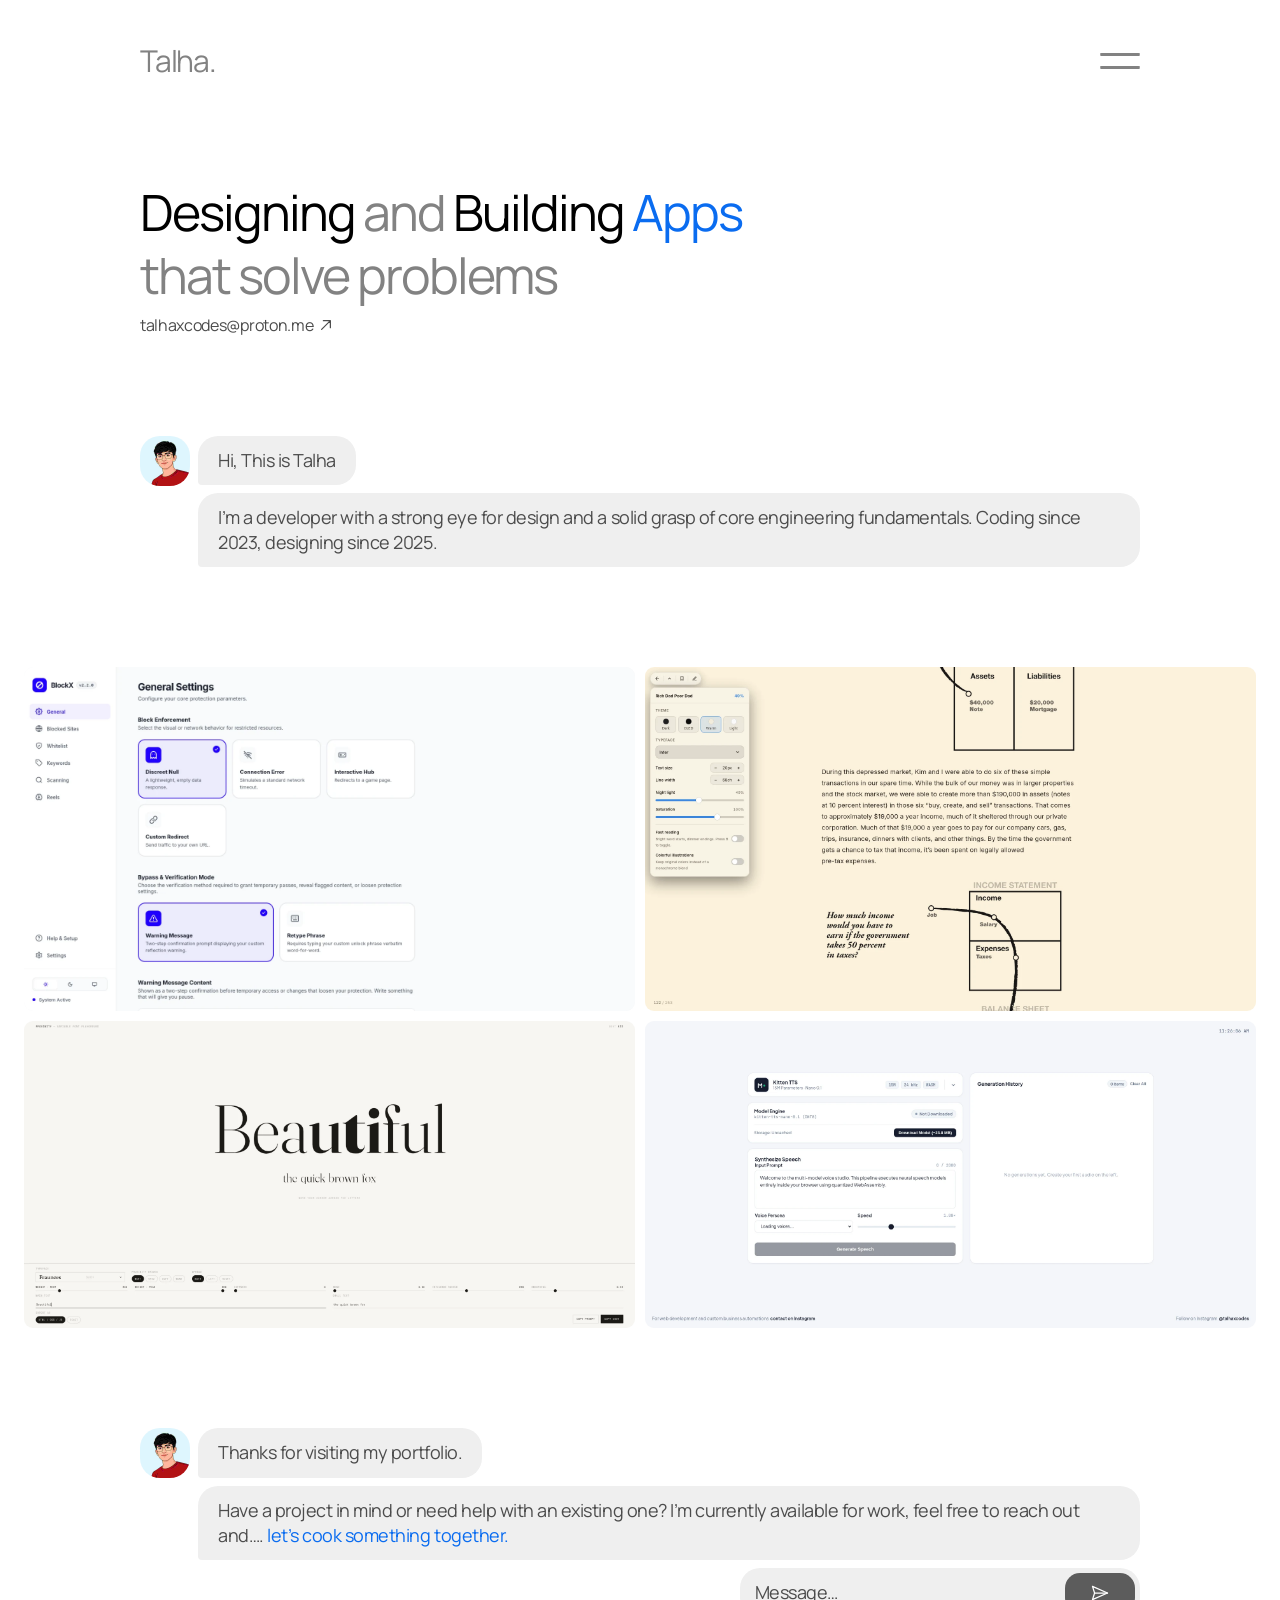
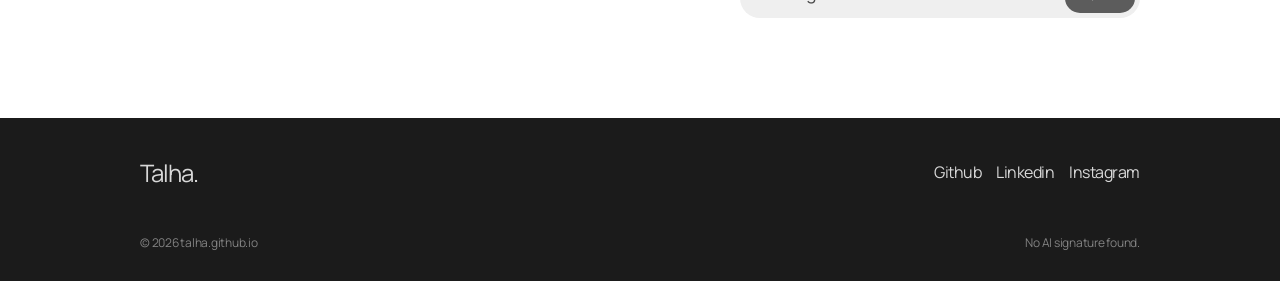
==== index.html @ 85e6ce12 "changed images to webp from png" ====
<!DOCTYPE html>
<html lang="en">

<head>
    <meta charset="utf-8">
    <meta name="viewport" content="width=device-width, initial-scale=1">
    <meta name="description" content="Talha — designing and building apps that solve problems.">
    <title>Talha.</title>
    <link rel="preconnect" href="https://fonts.googleapis.com">
    <link rel="preconnect" href="https://fonts.gstatic.com" crossorigin>
    <link href="https://fonts.googleapis.com/css2?family=Manrope:wght@300;400&display=swap" rel="stylesheet">
    <style>
        :root {
            --gap: clamp(56px, 8vw, 100px);
            --gray: #828282;
            --text: #4c4c4c;
            --bubble: #efefef;
            --blue: #0a6cf0;
            --btn: #5c5c5c;
        }

        *,
        *::before,
        *::after {
            box-sizing: border-box
        }

        html {
            -webkit-text-size-adjust: 100%
        }

        body {
            margin: 0;
            background: #fff;
            color: #000;
            font-family: 'Manrope', system-ui, -apple-system, 'Segoe UI', Roboto, sans-serif;
            font-weight: 400;
            letter-spacing: -.03em;
            line-height: 1.3;
        }

        a {
            color: inherit;
            text-decoration: none
        }

        img {
            display: block;
            max-width: 100%
        }

        .wrap {
            width: 100%;
            max-width: 1048px;
            margin: 0 auto;
            padding: 0 24px
        }

        /* Header */
        header {
            position: relative;
            z-index: 20
        }

        .nav {
            display: flex;
            align-items: center;
            justify-content: space-between;
            padding-top: 40px;
            min-height: 81px
        }

        .logo {
            font-size: 30px;
            line-height: 41px;
            color: var(--gray);
            letter-spacing: -.04em
        }

        .nav-right {
            display: flex;
            align-items: center;
            gap: clamp(32px, 7vw, 85px)
        }

        .burger {
            position: relative;
            width: 40px;
            height: 28px;
            border: 0;
            background: none;
            padding: 0;
            cursor: pointer;
            color: var(--gray);
            -webkit-tap-highlight-color: transparent;
            touch-action: manipulation;
        }

        .burger span {
            position: absolute;
            left: 0;
            top: 12.5px;
            width: 40px;
            height: 3px;
            border-radius: 3px;
            background: currentColor;
            will-change: transform;
            transition: transform .35s cubic-bezier(.4, 0, .2, 1);
        }

        .burger span:nth-child(1) {
            transform: translate3d(0, -6.5px, 0) rotate(0deg)
        }

        .burger span:nth-child(2) {
            transform: translate3d(0, 6.5px, 0) rotate(0deg)
        }

        .burger[aria-expanded="true"] span:nth-child(1) {
            transform: translate3d(0, 0, 0) rotate(22deg)
        }

        .burger[aria-expanded="true"] span:nth-child(2) {
            transform: translate3d(0, 0, 0) rotate(-22deg)
        }

        :focus-visible {
            outline: 2px solid var(--blue);
            outline-offset: 3px
        }

        .menu {
            display: flex;
            align-items: center;
            gap: 44px
        }

        .menu a {
            font-size: 20px;
            color: var(--gray);
            letter-spacing: -.03em;
            opacity: 0;
            visibility: hidden;
            transform: translate3d(14px, 0, 0);
            will-change: opacity, transform;
            transition: opacity .25s ease, transform .35s cubic-bezier(.4, 0, .2, 1), visibility 0s linear .35s;
        }

        .menu.open a {
            opacity: 1;
            visibility: visible;
            transform: none;
            transition: opacity .3s ease var(--d), transform .4s cubic-bezier(.4, 0, .2, 1) var(--d), visibility 0s
        }

        .menu a:nth-child(3) {
            --d: 0s
        }

        .menu a:nth-child(2) {
            --d: .05s
        }

        .menu a:nth-child(1) {
            --d: .1s
        }

        .menu a:hover {
            color: #000
        }

        /* Hero */
        .hero {
            margin-top: var(--gap)
        }

        .hero h1 {
            margin: 0;
            font-weight: normal;
            font-size: clamp(31px, 5vw, 50px);
            line-height: 1.26;
            letter-spacing: -2px
        }

        .hero h1 .g {
            color: var(--gray)
        }

        .hero h1 .b {
            color: var(--blue)
        }

        .mail {
            display: inline-flex;
            align-items: center;
            gap: 6px;
            margin-top: 8px;
            font-size: 16px;
            color: var(--text);
            letter-spacing: -.02em
        }

        .mail svg {
            width: 14px;
            height: 14px
        }

        /* Chat */
        .chat {
            display: grid;
            grid-template-columns: 50px minmax(0, 1fr);
            gap: 8px;
            align-items: start
        }

        .avatar {
            width: 50px;
            height: 50px;
            border-radius: 20px;
            background: #dff6ff;
            overflow: hidden
        }

        .avatar img {
            width: 100%;
            height: 100%;
            object-fit: cover
        }

        .msgs {
            display: flex;
            flex-direction: column;
            align-items: flex-start;
            gap: 8px;
            min-width: 0
        }

        .bubble {
            margin: 0;
            padding: 12px 20px;
            background: var(--bubble);
            color: var(--text);
            font-size: 18px;
            line-height: 1.4;
            border-radius: 20px 20px 20px 4px;
        }

        .bubble.wide {
            align-self: stretch
        }

        .bubble a {
            color: var(--blue)
        }

        .intro {
            margin-top: var(--gap)
        }

        /* Work images */
        .shots {
            width: 100%;
            max-width: 1658px;
            margin: var(--gap) auto 0;
            padding: 0 24px;
            display: grid;
            grid-template-columns: repeat(2, minmax(0, 1fr));
            gap: 10px;
        }

        .shots img {
            width: 100%;
            height: auto;
            border-radius: 9px;
            background: #f9fafb
        }

        /* Outro */
        .outro {
            margin-top: var(--gap)
        }

        .composer {
            align-self: flex-end;
            width: min(100%, 400px);
            height: 50px;
            display: flex;
            align-items: center;
            background: var(--bubble);
            border-radius: 20px;
            padding: 5px 5px 5px 15px;
        }

        .composer input {
            flex: 1;
            min-width: 0;
            border: 0;
            background: none;
            font: inherit;
            font-size: 18px;
            letter-spacing: -.03em;
            color: var(--text);
            cursor: pointer;
            padding: 8px 0;
            border-radius: 8px;
            outline: none;
        }

        .composer input::placeholder {
            color: var(--text);
            opacity: 1
        }

        .send {
            flex: none;
            width: 70px;
            height: 40px;
            border: 0;
            border-radius: 15px;
            background: var(--btn);
            color: #fff;
            display: grid;
            place-items: center;
            cursor: pointer;
        }

        .send svg {
            width: 20px;
            height: 20px
        }

        /* Footer */
        footer {
            margin-top: var(--gap);
            background: #1b1b1b;
            color: #d8d8d8
        }

        .foot {
            padding-top: 34px;
            padding-bottom: 30px;
            display: grid;
            gap: 42px
        }

        .foot-row {
            display: flex;
            align-items: center;
            justify-content: space-between;
            gap: 16px;
            flex-wrap: wrap
        }

        .foot .logo {
            color: #d8d8d8;
            font-size: 24px
        }

        .foot nav {
            display: flex;
            gap: 15px;
            font-size: 16px;
            font-weight: 400
        }

        .foot nav a:hover {
            opacity: .7
        }

        .foot small {
            font-size: 12px;
            color: var(--gray);
            font-weight: 400;
            letter-spacing: -.02em
        }

        /* Modal */
        .overlay {
            position: fixed;
            inset: 0;
            z-index: 50;
            display: grid;
            place-items: center;
            padding: 20px;
            background: rgba(20, 20, 20, .25);
            -webkit-backdrop-filter: blur(0);
            backdrop-filter: blur(0);
            opacity: 0;
            visibility: hidden;
            transition: opacity .35s, backdrop-filter .35s, -webkit-backdrop-filter .35s, visibility .35s;
        }

        .overlay.open {
            opacity: 1;
            visibility: visible;
            -webkit-backdrop-filter: blur(12px);
            backdrop-filter: blur(12px)
        }

        .modal {
            width: 100%;
            max-width: 440px;
            max-height: 100%;
            overflow: auto;
            background: #fff;
            border-radius: 26px;
            padding: 28px;
            box-shadow: 0 30px 80px rgba(0, 0, 0, .16);
            transform: translateY(14px) scale(.98);
            transition: transform .35s cubic-bezier(.2, .8, .2, 1);
        }

        .overlay.open .modal {
            transform: none
        }

        .modal-head {
            display: flex;
            justify-content: space-between;
            align-items: center;
            margin-bottom: 18px
        }

        .modal h2 {
            margin: 0;
            font-size: 26px;
            font-weight: 400;
            letter-spacing: -.04em
        }

        .close {
            width: 36px;
            height: 36px;
            border: 0;
            border-radius: 50%;
            background: var(--bubble);
            color: var(--text);
            font: inherit;
            font-size: 20px;
            line-height: 1;
            cursor: pointer
        }

        .modal form {
            display: grid;
            gap: 10px
        }

        .modal input,
        .modal textarea {
            width: 100%;
            border: 1px solid transparent;
            background: var(--bubble);
            color: #000;
            border-radius: 16px;
            padding: 14px 18px;
            font: inherit;
            font-size: 18px;
            letter-spacing: -.02em;
            resize: none;
        }

        .modal input::placeholder,
        .modal textarea::placeholder {
            color: #8c8c8c
        }

        .modal input:focus,
        .modal textarea:focus {
            outline: none;
            border-color: var(--blue)
        }

        .submit {
            margin-top: 6px;
            border: 0;
            border-radius: 15px;
            background: var(--btn);
            color: #fff;
            font: inherit;
            font-size: 18px;
            letter-spacing: -.02em;
            padding: 14px 20px;
            cursor: pointer
        }

        /* Responsive */
        .br-d {
            display: inline
        }

        @media (max-width:760px) {
            .br-d {
                display: none
            }

            .wrap {
                padding: 18px 18px 5px
            }

            .shots {
                grid-template-columns: 1fr;
                padding: 0 18px
            }

            .nav {
                padding-top: 24px;
                min-height: 60px
            }

            .logo {
                font-size: 20px;
                line-height: 32px
            }

            .burger {
                width: 28px;
                height: 20px
            }

            .burger span {
                width: 28px;
                height: 2px;
                top: 9px
            }

            .burger span:nth-child(1) {
                transform: translate3d(0, -4.5px, 0) rotate(0deg)
            }

            .burger span:nth-child(2) {
                transform: translate3d(0, 4.5px, 0) rotate(0deg)
            }

            .menu {
                position: absolute;
                left: 18px;
                right: 18px;
                top: calc(100% + 2px);
                justify-content: space-between;
                background: var(--bubble);
                border-radius: 20px;
                padding: 14px 24px;
                opacity: 0;
                visibility: hidden;
                transform: translate3d(0, -8px, 0);
                transition: opacity .25s ease, transform .35s cubic-bezier(.4, 0, .2, 1), visibility 0s linear .35s;
            }

            .menu.open {
                opacity: 1;
                visibility: visible;
                transform: none;
                transition: opacity .3s ease, transform .35s cubic-bezier(.4, 0, .2, 1), visibility 0s
            }

            .menu a,
            .menu.open a {
                opacity: 1;
                visibility: visible;
                transform: none;
                transition: none;
                font-size: 16px
            }

            .chat {
                grid-template-columns: 40px minmax(0, 1fr);
                gap: 8px
            }

            .avatar {
                width: 40px;
                height: 40px;
                border-radius: 16px
            }

            .bubble {
                font-size: 16px;
                padding: 10px 16px;
                border-radius: 18px 18px 18px 4px
            }

            .composer {
                width: 100%
            }

            .foot .logo {
                font-size: 20px
            }

            .foot nav {
                font-size: 14px;
                gap: 12px
            }

            .foot small {
                font-size: 11px
            }
        }

        @media (prefers-reduced-motion:reduce) {
            * {
                transition: none !important
            }
        }
    </style>
</head>

<body>

    <header>
        <div class="wrap nav">
            <a class="logo" href="#top">Talha.</a>
            <div class="nav-right">
                <nav class="menu" id="menu" aria-label="Main">
                    <a href="#">About</a>
                    <a href="#">Work</a>
                    <a href="#">Contact</a>
                </nav>
                <button class="burger" id="burger" aria-label="Menu" aria-expanded="false"
                    aria-controls="menu"><span></span><span></span></button>
            </div>
        </div>
    </header>

    <main id="top">
        <section class="wrap hero">
            <h1>Designing <span class="g">and</span> Building <span class="b">Apps</span><br class="br-d"> <span
                    class="g">that solve problems</span></h1>
            <a class="mail" href="mailto:talhaxcodes@proton.me">talhaxcodes@proton.me
                <svg viewBox="0 0 16 16" fill="none" stroke="currentColor" stroke-width="1.4" stroke-linecap="round"
                    stroke-linejoin="round" aria-hidden="true">
                    <path d="M3 13L13 3M5 3h8v8" />
                </svg>
            </a>
        </section>

        <section class="wrap intro">
            <div class="chat">
                <div class="avatar"><img src="images/avatar.webp" alt="Talha" width="100" height="100"></div>
                <div class="msgs">
                    <p class="bubble">Hi, This is Talha</p>
                    <p class="bubble wide">I’m a developer with a strong eye for design and a solid grasp of core
                        engineering fundamentals. Coding since 2023, designing since 2025.</p>
                </div>
            </div>
        </section>

        <section class="shots" aria-label="Selected work">
            <img src="images/1.webp" alt="BlockX settings screen" width="1600" height="900" loading="lazy">
            <img src="images/2.webp" alt="Warm reading mode with typography settings" width="1600" height="900"
                loading="lazy">
            <img src="images/3.webp" alt="Variable font playground" width="1600" height="804" loading="lazy">
            <img src="images/4.webp" alt="Kitten TTS voice studio" width="1600" height="804" loading="lazy">
        </section>

        <section class="wrap outro">
            <div class="chat">
                <div class="avatar"><img src="images/avatar.webp" alt="Talha" width="100" height="100" loading="lazy">
                </div>
                <div class="msgs">
                    <p class="bubble">Thanks for visiting my portfolio.</p>
                    <p class="bubble wide">Have a project in mind or need help with an existing one? I’m currently
                        available for work, feel free to reach out and…. <a href="mailto:talhaxcodes@proton.me">let’s
                            cook something together.</a></p>
                    <div class="composer">
                        <input type="text" id="trigger" placeholder="Message…" readonly aria-haspopup="dialog"
                            aria-label="Open message form">
                        <button class="send" id="sendBtn" type="button" aria-label="Write a message">
                            <svg viewBox="0 0 24 24" fill="none" stroke="currentColor" stroke-width="1.5"
                                stroke-linejoin="round" stroke-linecap="round" aria-hidden="true">
                                <path d="M3 4l18 8-18 8 2.5-8L3 4z" />
                                <path d="M5.5 12H21" />
                            </svg>
                        </button>
                    </div>
                </div>
            </div>
        </section>
    </main>

    <footer>
        <div class="wrap foot">
            <div class="foot-row">
                <span class="logo">Talha.</span>
                <nav aria-label="Social"><a href="#">Github</a><a href="#">Linkedin</a><a href="#">Instagram</a></nav>
            </div>
            <div class="foot-row">
                <small>© 2026 talha.github.io</small>
                <small>No AI signature found.</small>
            </div>
        </div>
    </footer>

    <div class="overlay" id="overlay" aria-hidden="true">
        <div class="modal" role="dialog" aria-modal="true" aria-labelledby="mTitle">
            <div class="modal-head">
                <h2 id="mTitle">Say hello</h2>
                <button class="close" id="close" type="button" aria-label="Close">×</button>
            </div>
            <form id="form">
                <input type="text" name="name" placeholder="What’s your name?" required autocomplete="name">
                <input type="email" name="email" placeholder="What’s your email?" required autocomplete="email">
                <textarea name="message" rows="5" placeholder="Your message" required></textarea>
                <button class="submit" type="submit">Send message</button>
            </form>
        </div>
    </div>

    <script>
        (function () {
            var burger = document.getElementById('burger'), menu = document.getElementById('menu');
            burger.addEventListener('click', function () {
                var open = burger.getAttribute('aria-expanded') !== 'true';
                burger.setAttribute('aria-expanded', open);
                menu.classList.toggle('open', open);
            });
            menu.addEventListener('click', function (e) { if (e.target.tagName === 'A') e.preventDefault(); });

            var overlay = document.getElementById('overlay'), form = document.getElementById('form'), trigger = document.getElementById('trigger');
            function openModal() {
                overlay.classList.add('open'); overlay.setAttribute('aria-hidden', 'false');
                setTimeout(function () { form.elements.name.focus(); }, 200);
            }
            function closeModal() {
                overlay.classList.remove('open'); overlay.setAttribute('aria-hidden', 'true'); trigger.blur();
            }
            trigger.addEventListener('click', openModal);
            trigger.addEventListener('focus', openModal);
            document.getElementById('sendBtn').addEventListener('click', openModal);
            document.getElementById('close').addEventListener('click', closeModal);
            overlay.addEventListener('mousedown', function (e) { if (e.target === overlay) closeModal(); });
            document.addEventListener('keydown', function (e) { if (e.key === 'Escape') closeModal(); });

            form.addEventListener('submit', function (e) {
                e.preventDefault();
                var f = form.elements;
                var body = 'Hi, I’m ' + f.name.value + ' (' + f.email.value + ').\n\n' + f.message.value;
                window.location.href = 'mailto:talhaxcodes@proton.me?subject=' + encodeURIComponent('Message from ' + f.name.value) + '&body=' + encodeURIComponent(body);
                form.reset(); closeModal();
            });
        })();
    </script>
</body>

</html>
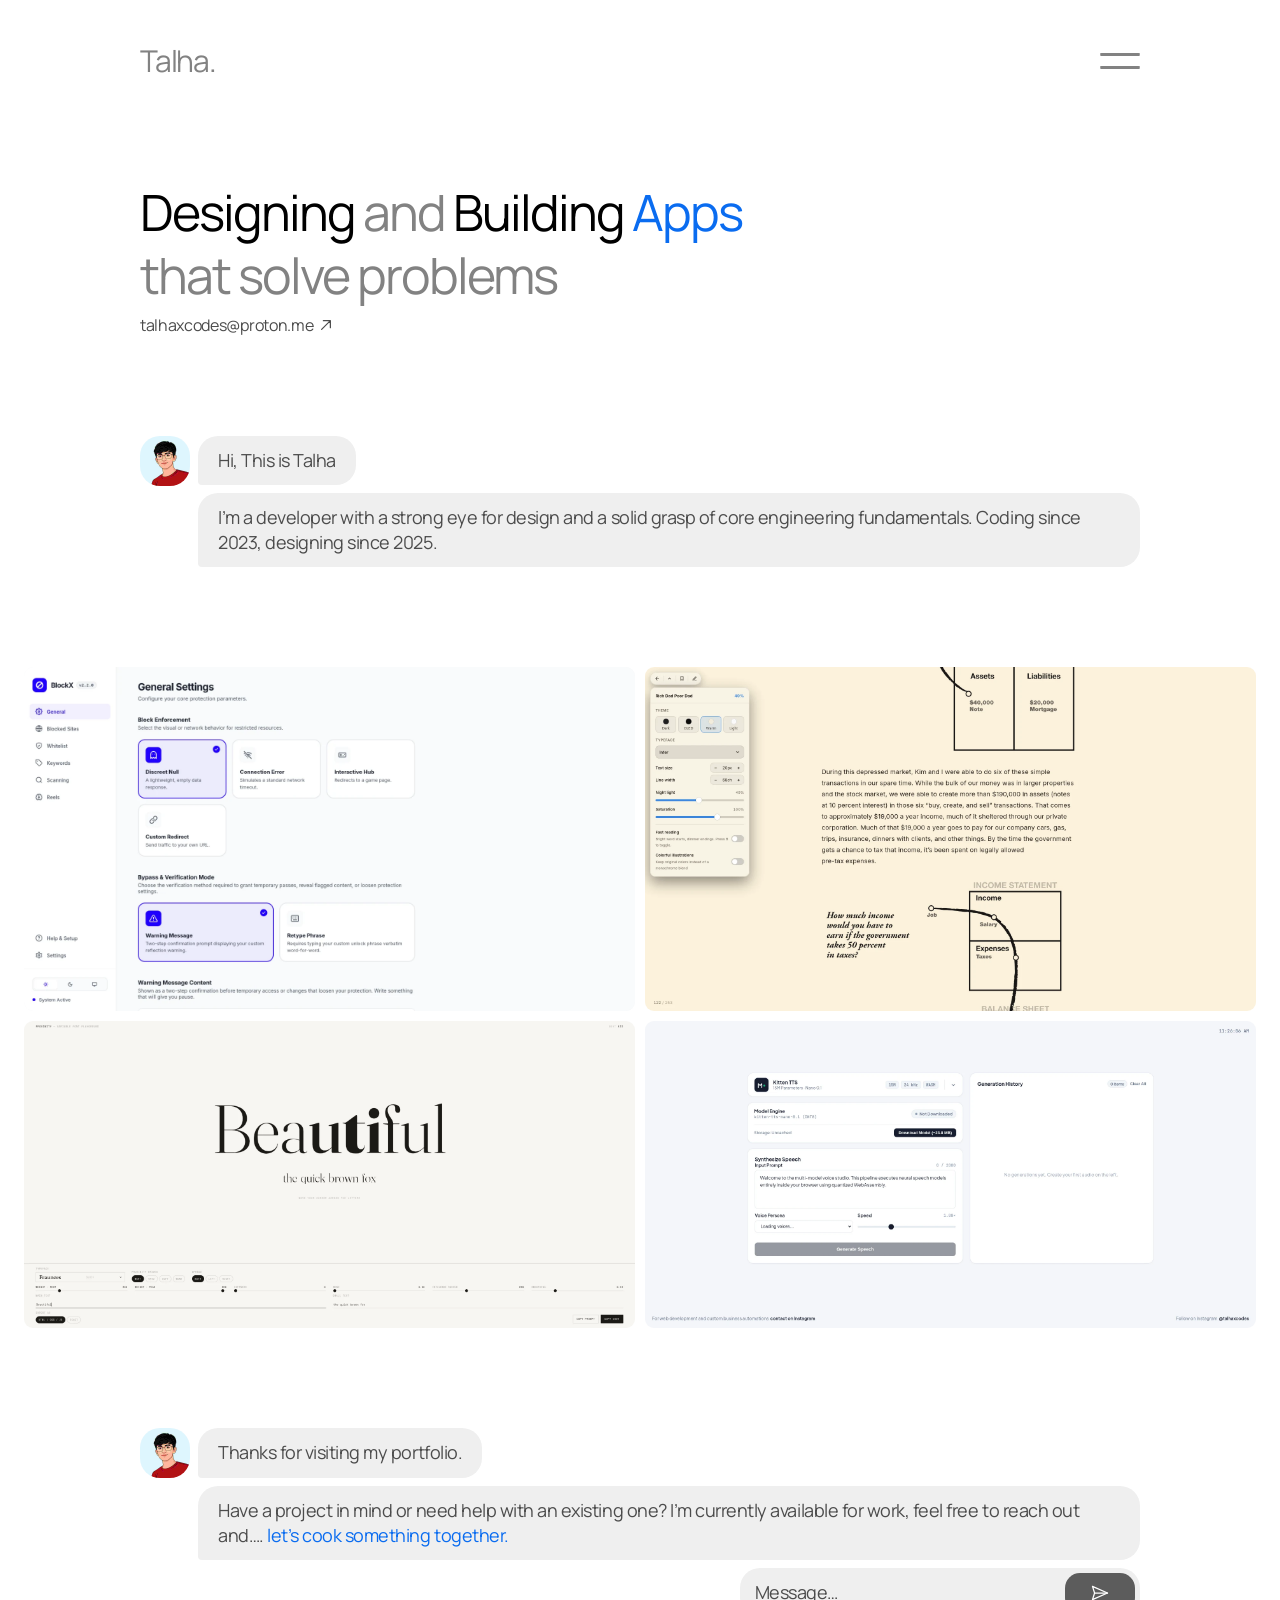
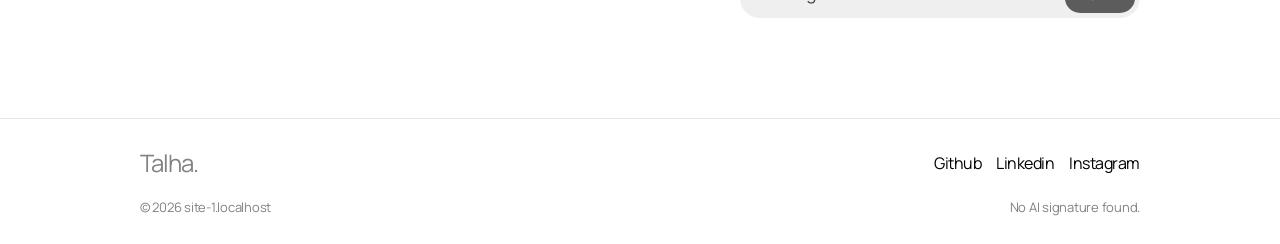
==== commit 9b68690f: "updated footer" ====
--- a/index.html
+++ b/index.html
@@ -332,45 +332,47 @@
         /* Footer */
         footer {
             margin-top: var(--gap);
-            background: #1b1b1b;
-            color: #d8d8d8
-        }
-
-        .foot {
-            padding-top: 34px;
-            padding-bottom: 30px;
-            display: grid;
-            gap: 42px
+            border-top: 1px solid #e6e6e6;
+            background: #fff
+        }
+
+        footer .wrap {
+            padding-top: 32px;
+            padding-bottom: 28px;
+            display: flex;
+            flex-direction: column;
+            gap: 24px
         }
 
         .foot-row {
             display: flex;
+            justify-content: space-between;
             align-items: center;
-            justify-content: space-between;
-            gap: 16px;
+            gap: 12px 24px;
             flex-wrap: wrap
         }
 
         .foot .logo {
-            color: #d8d8d8;
-            font-size: 24px
-        }
-
-        .foot nav {
+            font-size: 24px;
+            line-height: 1;
+            color: var(--gray);
+            letter-spacing: -.04em
+        }
+
+        .foot-links {
             display: flex;
             gap: 15px;
             font-size: 16px;
             font-weight: 400
         }
 
-        .foot nav a:hover {
+        .foot-links a:hover {
             opacity: .7
         }
 
         .foot small {
-            font-size: 12px;
+            font-size: 13px;
             color: var(--gray);
-            font-weight: 400;
             letter-spacing: -.02em
         }
 
@@ -584,17 +586,20 @@
                 width: 100%
             }
 
-            .foot .logo {
-                font-size: 20px
-            }
-
-            .foot nav {
-                font-size: 14px;
-                gap: 12px
-            }
-
-            .foot small {
-                font-size: 11px
+            footer .wrap {
+                padding-top: 28px;
+                padding-bottom: 24px;
+                gap: 20px
+            }
+
+            .foot-row {
+                flex-direction: column;
+                align-items: flex-start;
+                gap: 6px
+            }
+
+            .foot-row:first-child {
+                gap: 14px
             }
         }
 
@@ -679,14 +684,15 @@
         </section>
     </main>
 
-    <footer>
-        <div class="wrap foot">
+    <footer class="foot">
+        <div class="wrap">
             <div class="foot-row">
                 <span class="logo">Talha.</span>
-                <nav aria-label="Social"><a href="#">Github</a><a href="#">Linkedin</a><a href="#">Instagram</a></nav>
+                <nav class="foot-links" aria-label="Social"><a href="#">Github</a><a href="#">Linkedin</a><a
+                        href="#">Instagram</a></nav>
             </div>
             <div class="foot-row">
-                <small>© 2026 talha.github.io</small>
+                <small>© 2026 <span id="domain">talha.hs.vc</span></small>
                 <small>No AI signature found.</small>
             </div>
         </div>
@@ -739,6 +745,10 @@
                 window.location.href = 'mailto:talhaxcodes@proton.me?subject=' + encodeURIComponent('Message from ' + f.name.value) + '&body=' + encodeURIComponent(body);
                 form.reset(); closeModal();
             });
+
+            // Footer domain: use the real hostname; keep talha.hs.vc on localhost, IPs or file://
+            var dom = document.getElementById('domain'), host = location.hostname.replace(/^www\./, '');
+            if (dom && /^([a-z0-9-]+\.)+[a-z]{2,}$/i.test(host)) dom.textContent = host;
         })();
     </script>
 </body>
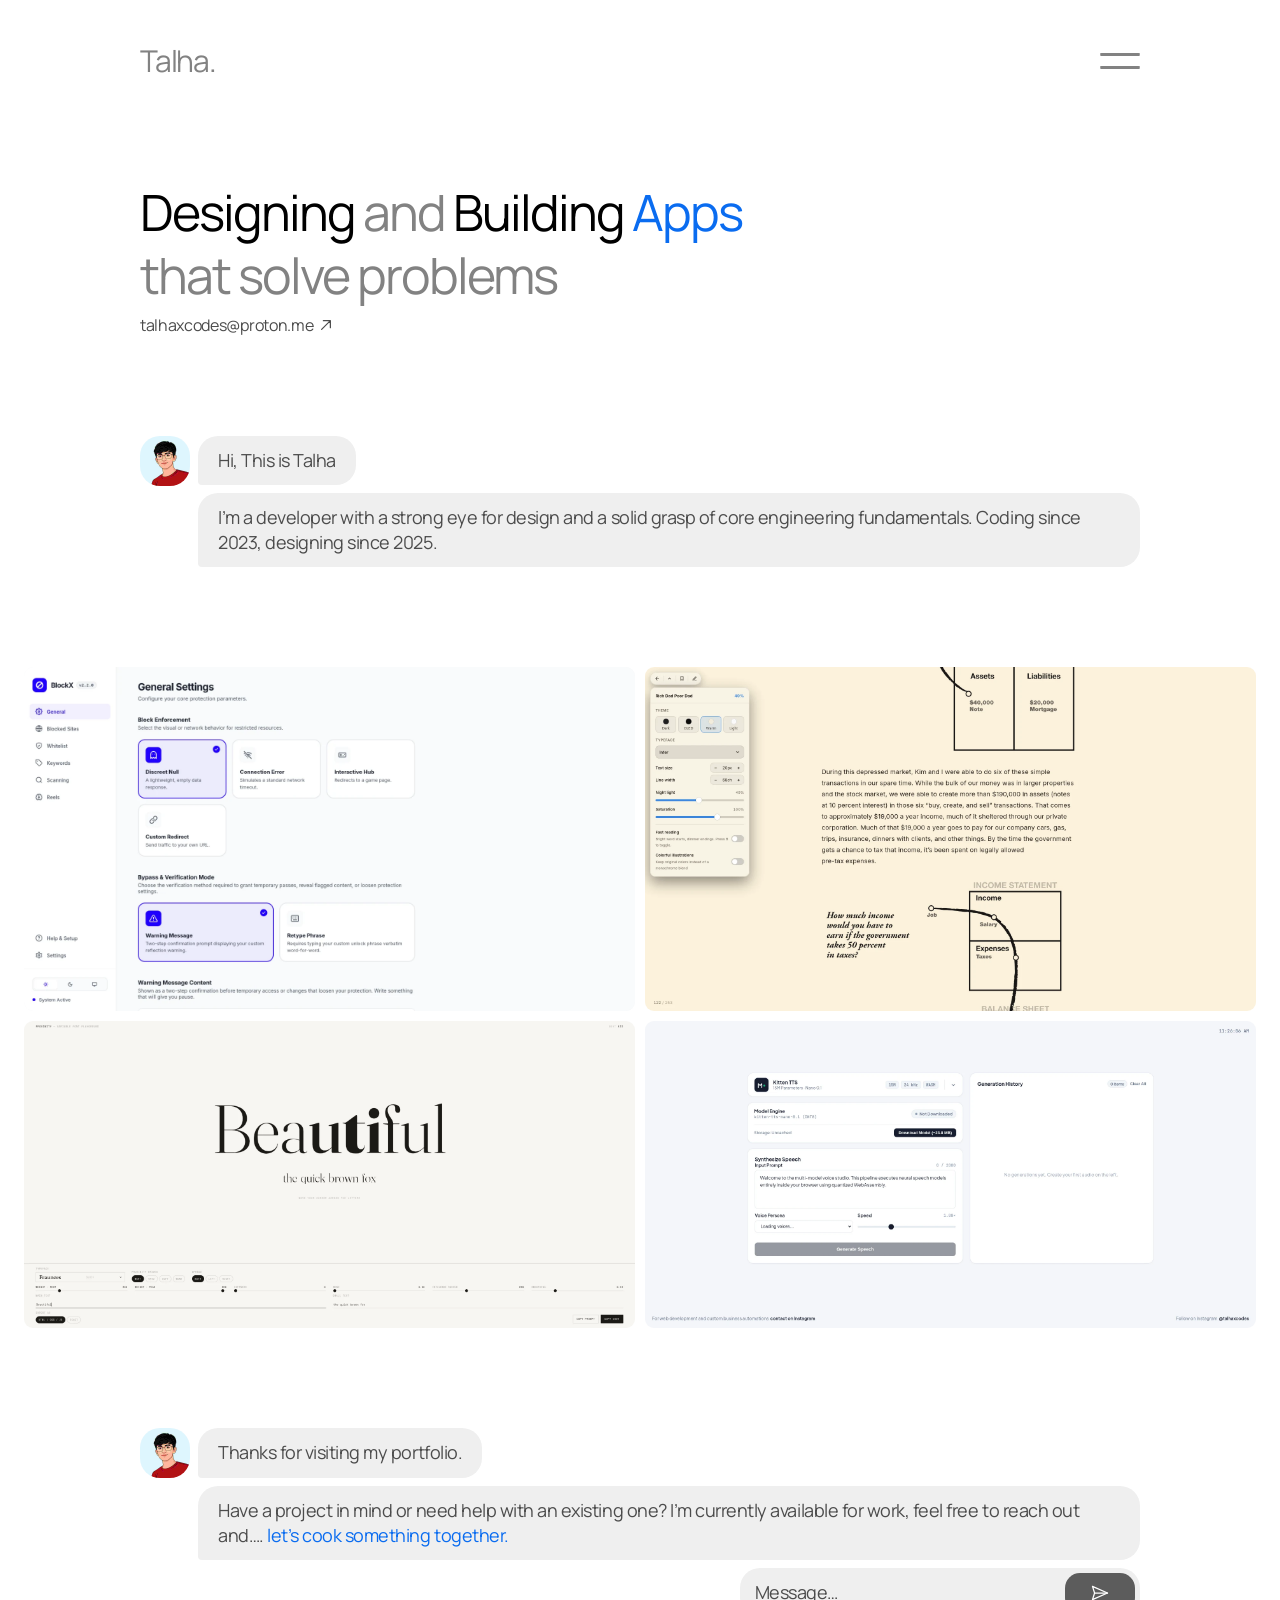
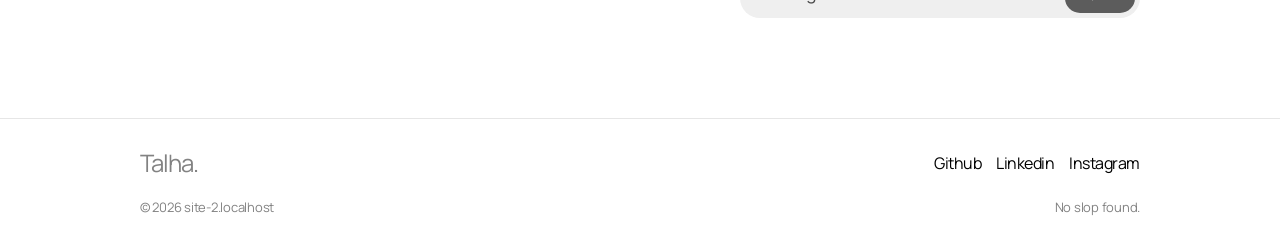
==== commit b2722431: "footer update" ====
--- a/index.html
+++ b/index.html
@@ -589,17 +589,28 @@
             footer .wrap {
                 padding-top: 28px;
                 padding-bottom: 24px;
-                gap: 20px
+                gap: 26px
             }
 
             .foot-row {
-                flex-direction: column;
-                align-items: flex-start;
-                gap: 6px
+                gap: 6px 12px
             }
 
             .foot-row:first-child {
-                gap: 14px
+                flex-wrap: nowrap
+            }
+
+            .foot .logo {
+                font-size: 20px
+            }
+
+            .foot-links {
+                font-size: 14px;
+                gap: 12px
+            }
+
+            .foot small {
+                font-size: 11px
             }
         }
 
@@ -693,7 +704,7 @@
             </div>
             <div class="foot-row">
                 <small>© 2026 <span id="domain">talha.hs.vc</span></small>
-                <small>No AI signature found.</small>
+                <small>No slop found.</small>
             </div>
         </div>
     </footer>
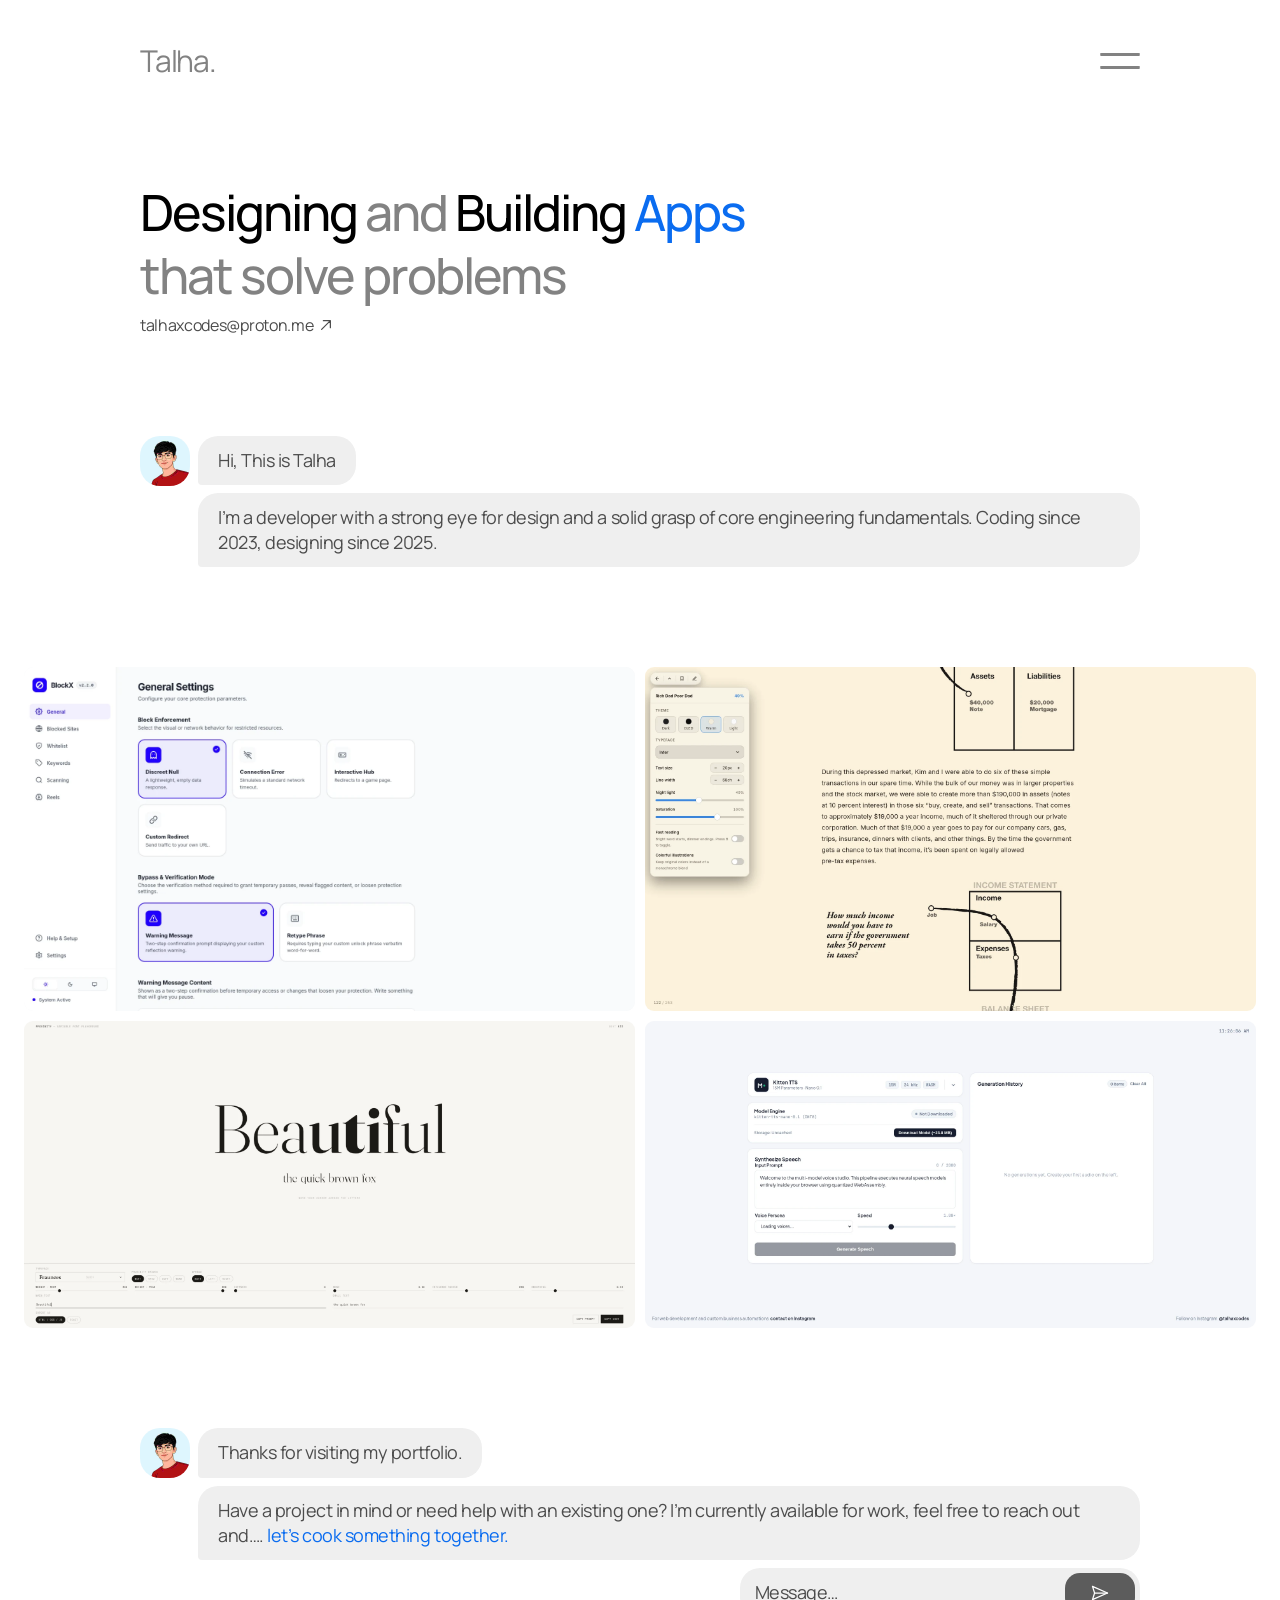
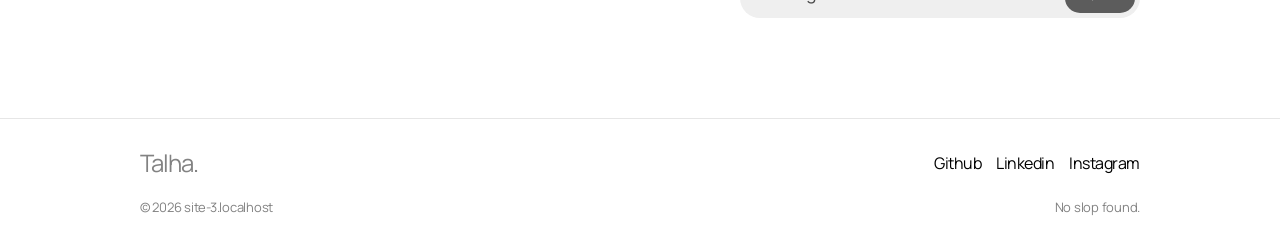
==== commit f76400ef: "small updates" ====
--- a/index.html
+++ b/index.html
@@ -8,7 +8,7 @@
     <title>Talha.</title>
     <link rel="preconnect" href="https://fonts.googleapis.com">
     <link rel="preconnect" href="https://fonts.gstatic.com" crossorigin>
-    <link href="https://fonts.googleapis.com/css2?family=Manrope:wght@300;400&display=swap" rel="stylesheet">
+    <link href="https://fonts.googleapis.com/css2?family=Manrope:wght@300;400;500&display=swap" rel="stylesheet">
     <style>
         :root {
             --gap: clamp(56px, 8vw, 100px);
@@ -176,7 +176,7 @@
 
         .hero h1 {
             margin: 0;
-            font-weight: normal;
+            font-weight: 500;
             font-size: clamp(31px, 5vw, 50px);
             line-height: 1.26;
             letter-spacing: -2px
@@ -492,6 +492,10 @@
         }
 
         @media (max-width:760px) {
+            .hero h1 {
+                letter-spacing: -1px
+            }
+
             .br-d {
                 display: none
             }
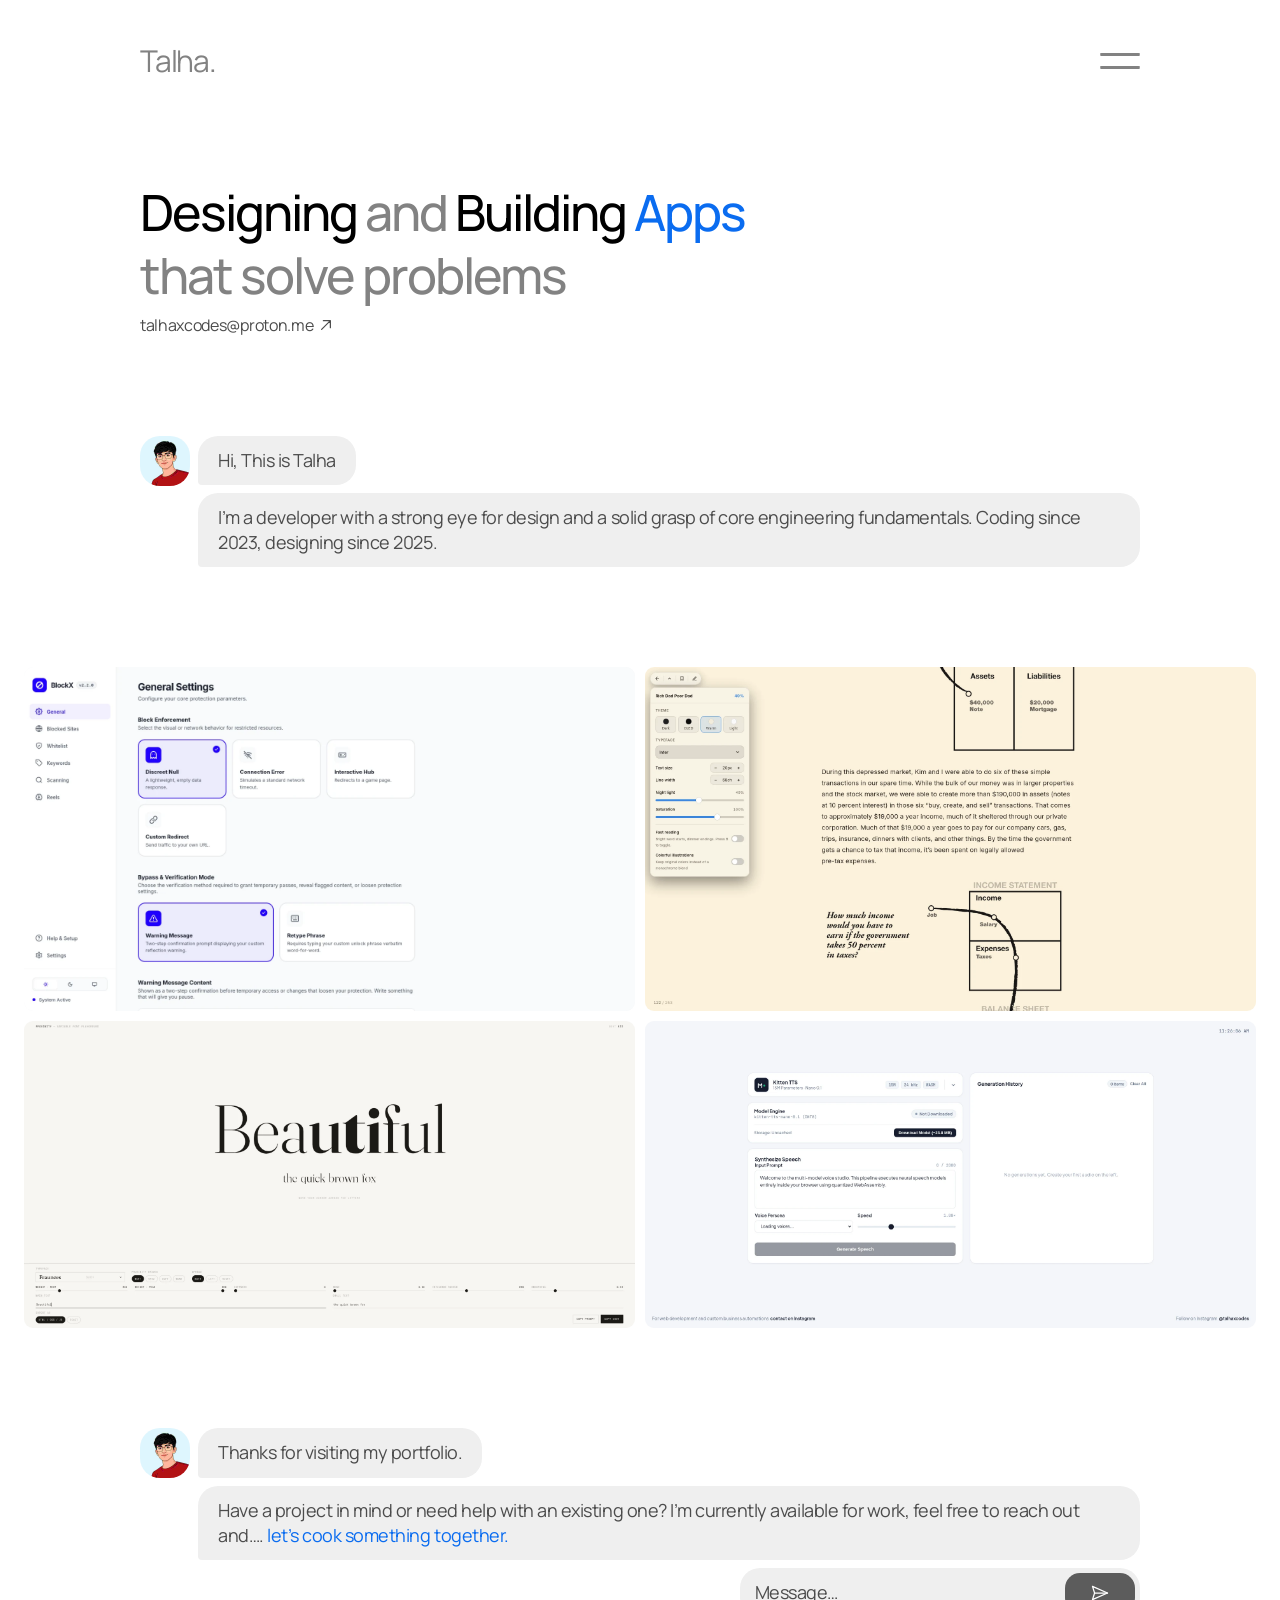
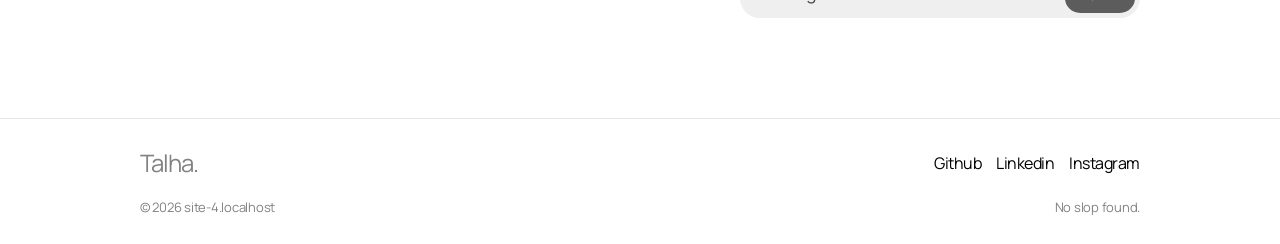
==== commit 4dd538e9: "size fix" ====
--- a/index.html
+++ b/index.html
@@ -177,7 +177,7 @@
         .hero h1 {
             margin: 0;
             font-weight: 500;
-            font-size: clamp(31px, 5vw, 50px);
+            font-size: clamp(30px, 5vw, 50px);
             line-height: 1.26;
             letter-spacing: -2px
         }
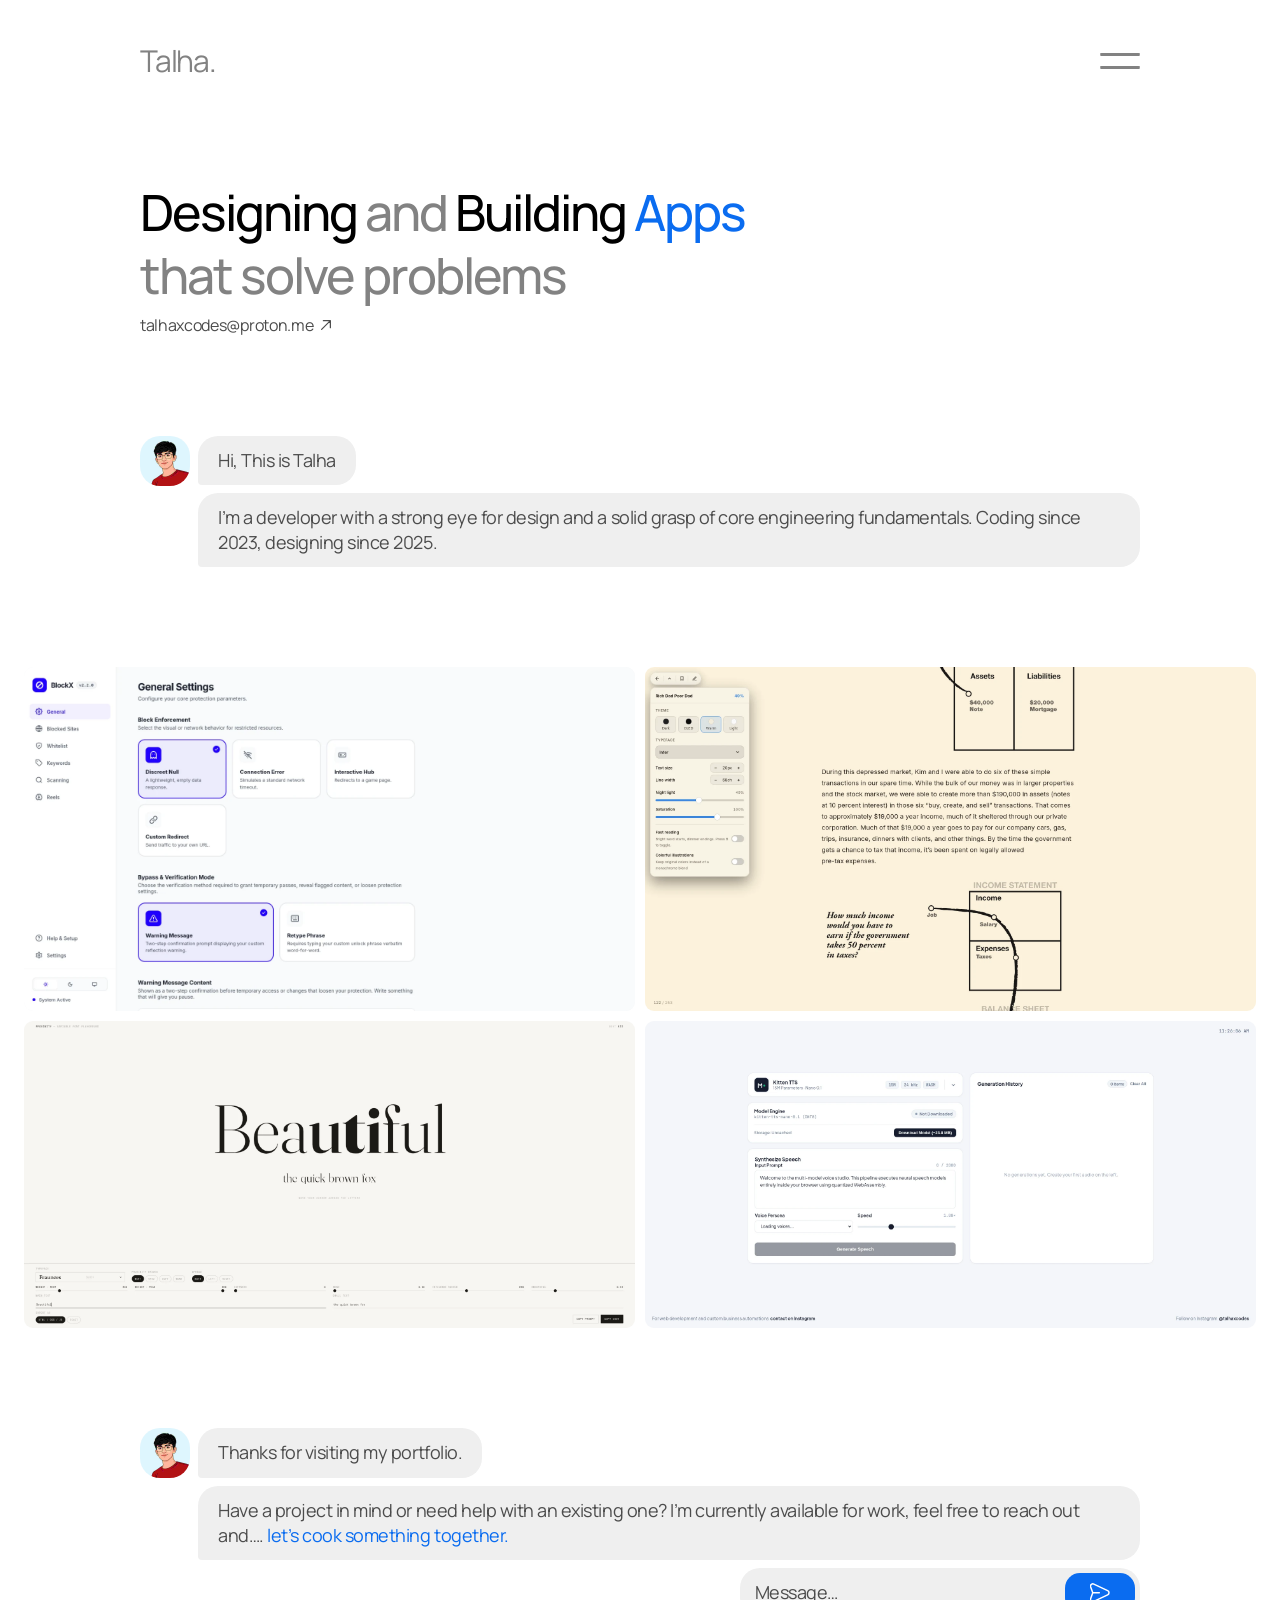
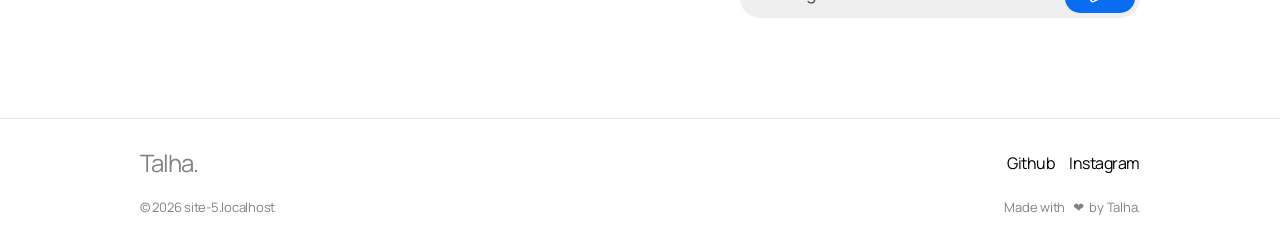
==== commit 2724f4b8: "small updates" ====
--- a/index.html
+++ b/index.html
@@ -317,11 +317,16 @@
             height: 40px;
             border: 0;
             border-radius: 15px;
-            background: var(--btn);
+            background: var(--blue);
             color: #fff;
             display: grid;
             place-items: center;
             cursor: pointer;
+            transition: background-color .3s ease;
+        }
+
+        .send:hover {
+            background-color: var(--btn)
         }
 
         .send svg {
@@ -477,7 +482,7 @@
             margin-top: 6px;
             border: 0;
             border-radius: 15px;
-            background: var(--btn);
+            background: var(--blue);
             color: #fff;
             font: inherit;
             font-size: 18px;
@@ -687,10 +692,8 @@
                         <input type="text" id="trigger" placeholder="Message…" readonly aria-haspopup="dialog"
                             aria-label="Open message form">
                         <button class="send" id="sendBtn" type="button" aria-label="Write a message">
-                            <svg viewBox="0 0 24 24" fill="none" stroke="currentColor" stroke-width="1.5"
-                                stroke-linejoin="round" stroke-linecap="round" aria-hidden="true">
-                                <path d="M3 4l18 8-18 8 2.5-8L3 4z" />
-                                <path d="M5.5 12H21" />
+                            <svg width="26" height="25" viewBox="0 0 27 26" fill="none" xmlns="http://www.w3.org/2000/svg">
+                            <path d="M3.74337 12.6509L0.67059 4.13499C0.399339 1.69785 2.91116 -0.0924166 5.12977 0.958561L23.8571 9.82061C26.2482 10.9515 26.2482 14.3503 23.8571 15.4812L5.12977 24.3448C2.91116 25.3942 0.399339 23.6055 0.67059 21.1683L3.74337 12.6509ZM3.74337 12.6509H12.5931" stroke-width="2" stroke-linecap="round" stroke-linejoin="round" stroke="white"/>
                             </svg>
                         </button>
                     </div>
@@ -702,13 +705,12 @@
     <footer class="foot">
         <div class="wrap">
             <div class="foot-row">
-                <span class="logo">Talha.</span>
-                <nav class="foot-links" aria-label="Social"><a href="#">Github</a><a href="#">Linkedin</a><a
-                        href="#">Instagram</a></nav>
+                <a class="logo" href="/">Talha.</a>
+                <nav class="foot-links" aria-label="Social"><a href="https://github.com/codesxtalha" target="_blank">Github</a><a href="https://instagram.com/talhaxcodes" target="_blank">Instagram</a></nav>
             </div>
             <div class="foot-row">
                 <small>© 2026 <span id="domain">talha.hs.vc</span></small>
-                <small>No slop found.</small>
+                <small>Made with &nbsp; ❤︎ &nbsp;by Talha.</small>
             </div>
         </div>
     </footer>
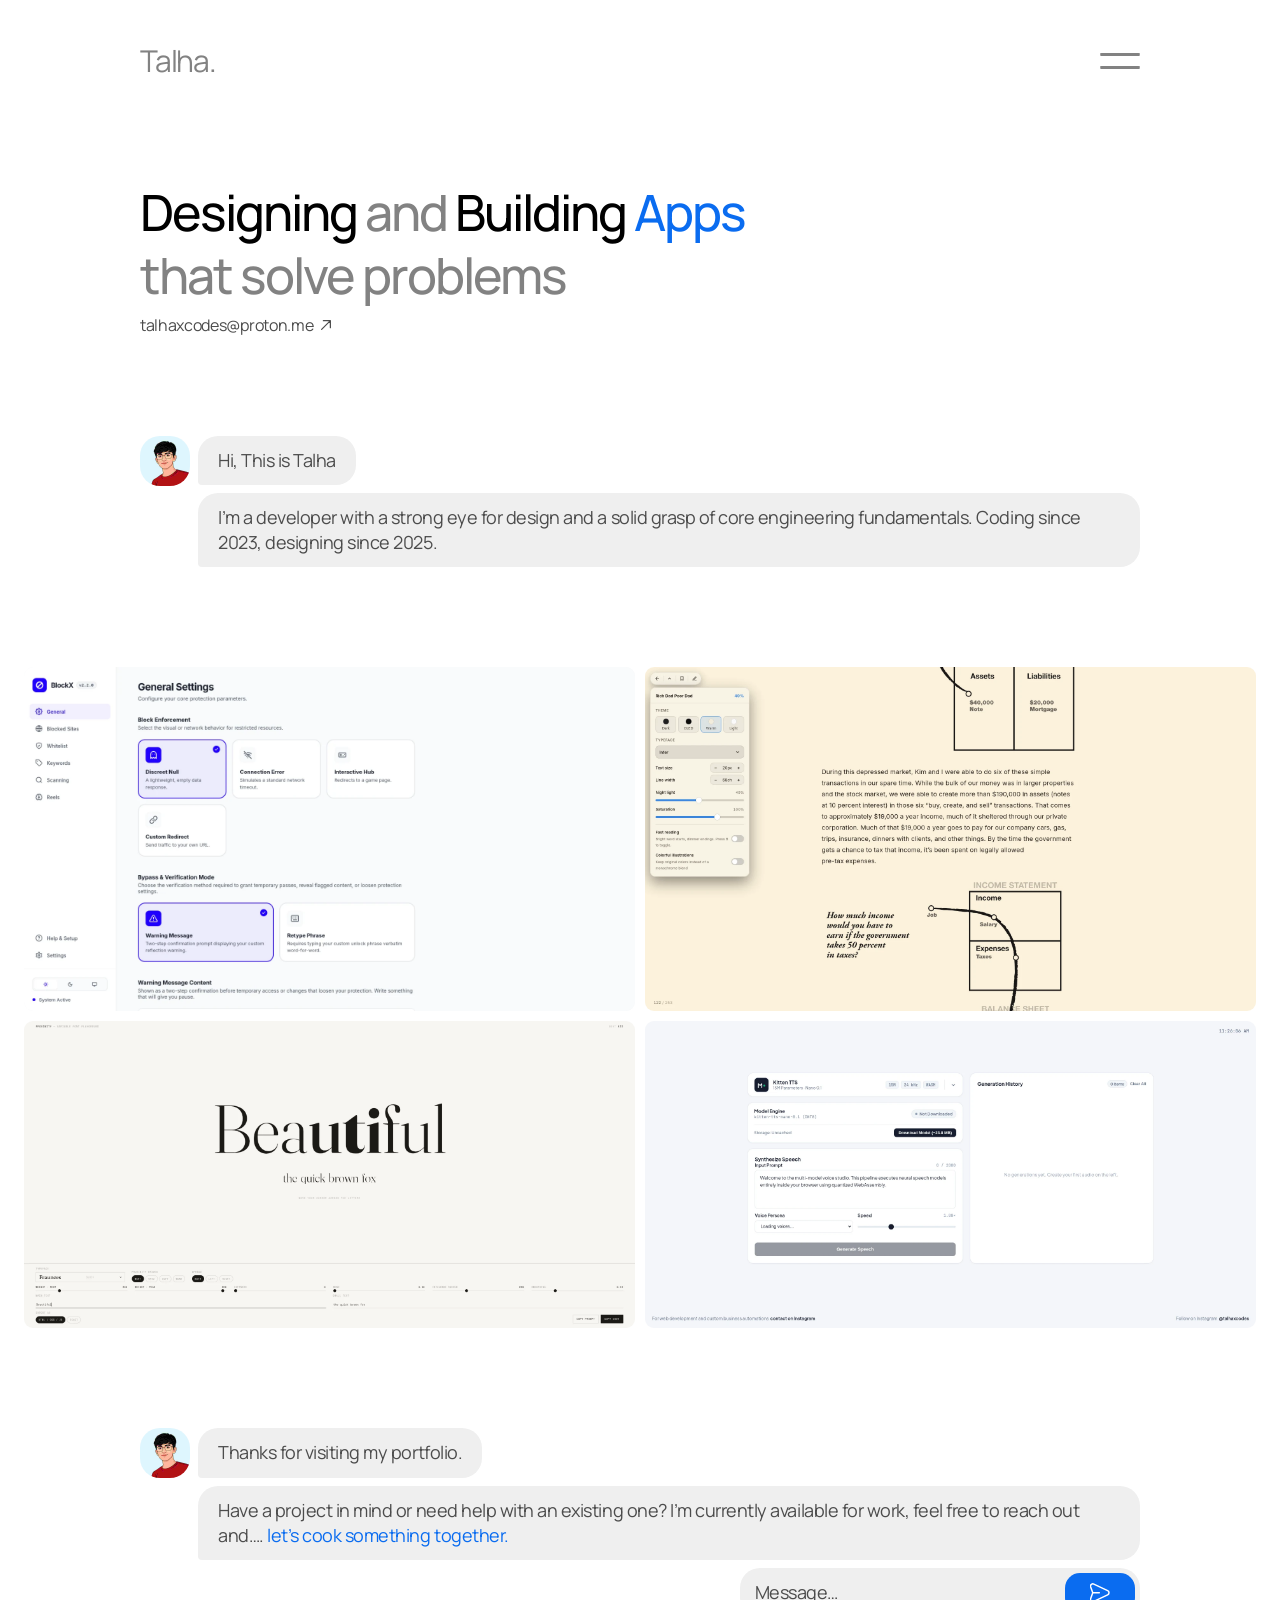
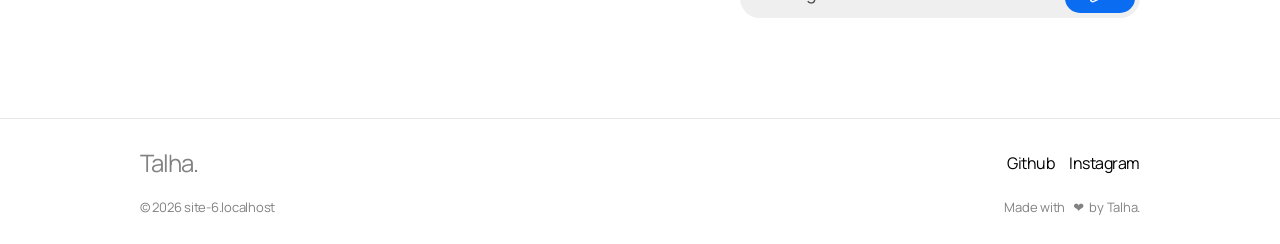
==== commit 69f3afd8: "added about page and made the current structure moduler" ====
--- a/index.html
+++ b/index.html
@@ -9,626 +9,7 @@
     <link rel="preconnect" href="https://fonts.googleapis.com">
     <link rel="preconnect" href="https://fonts.gstatic.com" crossorigin>
     <link href="https://fonts.googleapis.com/css2?family=Manrope:wght@300;400;500&display=swap" rel="stylesheet">
-    <style>
-        :root {
-            --gap: clamp(56px, 8vw, 100px);
-            --gray: #828282;
-            --text: #4c4c4c;
-            --bubble: #efefef;
-            --blue: #0a6cf0;
-            --btn: #5c5c5c;
-        }
-
-        *,
-        *::before,
-        *::after {
-            box-sizing: border-box
-        }
-
-        html {
-            -webkit-text-size-adjust: 100%
-        }
-
-        body {
-            margin: 0;
-            background: #fff;
-            color: #000;
-            font-family: 'Manrope', system-ui, -apple-system, 'Segoe UI', Roboto, sans-serif;
-            font-weight: 400;
-            letter-spacing: -.03em;
-            line-height: 1.3;
-        }
-
-        a {
-            color: inherit;
-            text-decoration: none
-        }
-
-        img {
-            display: block;
-            max-width: 100%
-        }
-
-        .wrap {
-            width: 100%;
-            max-width: 1048px;
-            margin: 0 auto;
-            padding: 0 24px
-        }
-
-        /* Header */
-        header {
-            position: relative;
-            z-index: 20
-        }
-
-        .nav {
-            display: flex;
-            align-items: center;
-            justify-content: space-between;
-            padding-top: 40px;
-            min-height: 81px
-        }
-
-        .logo {
-            font-size: 30px;
-            line-height: 41px;
-            color: var(--gray);
-            letter-spacing: -.04em
-        }
-
-        .nav-right {
-            display: flex;
-            align-items: center;
-            gap: clamp(32px, 7vw, 85px)
-        }
-
-        .burger {
-            position: relative;
-            width: 40px;
-            height: 28px;
-            border: 0;
-            background: none;
-            padding: 0;
-            cursor: pointer;
-            color: var(--gray);
-            -webkit-tap-highlight-color: transparent;
-            touch-action: manipulation;
-        }
-
-        .burger span {
-            position: absolute;
-            left: 0;
-            top: 12.5px;
-            width: 40px;
-            height: 3px;
-            border-radius: 3px;
-            background: currentColor;
-            will-change: transform;
-            transition: transform .35s cubic-bezier(.4, 0, .2, 1);
-        }
-
-        .burger span:nth-child(1) {
-            transform: translate3d(0, -6.5px, 0) rotate(0deg)
-        }
-
-        .burger span:nth-child(2) {
-            transform: translate3d(0, 6.5px, 0) rotate(0deg)
-        }
-
-        .burger[aria-expanded="true"] span:nth-child(1) {
-            transform: translate3d(0, 0, 0) rotate(22deg)
-        }
-
-        .burger[aria-expanded="true"] span:nth-child(2) {
-            transform: translate3d(0, 0, 0) rotate(-22deg)
-        }
-
-        :focus-visible {
-            outline: 2px solid var(--blue);
-            outline-offset: 3px
-        }
-
-        .menu {
-            display: flex;
-            align-items: center;
-            gap: 44px
-        }
-
-        .menu a {
-            font-size: 20px;
-            color: var(--gray);
-            letter-spacing: -.03em;
-            opacity: 0;
-            visibility: hidden;
-            transform: translate3d(14px, 0, 0);
-            will-change: opacity, transform;
-            transition: opacity .25s ease, transform .35s cubic-bezier(.4, 0, .2, 1), visibility 0s linear .35s;
-        }
-
-        .menu.open a {
-            opacity: 1;
-            visibility: visible;
-            transform: none;
-            transition: opacity .3s ease var(--d), transform .4s cubic-bezier(.4, 0, .2, 1) var(--d), visibility 0s
-        }
-
-        .menu a:nth-child(3) {
-            --d: 0s
-        }
-
-        .menu a:nth-child(2) {
-            --d: .05s
-        }
-
-        .menu a:nth-child(1) {
-            --d: .1s
-        }
-
-        .menu a:hover {
-            color: #000
-        }
-
-        /* Hero */
-        .hero {
-            margin-top: var(--gap)
-        }
-
-        .hero h1 {
-            margin: 0;
-            font-weight: 500;
-            font-size: clamp(30px, 5vw, 50px);
-            line-height: 1.26;
-            letter-spacing: -2px
-        }
-
-        .hero h1 .g {
-            color: var(--gray)
-        }
-
-        .hero h1 .b {
-            color: var(--blue)
-        }
-
-        .mail {
-            display: inline-flex;
-            align-items: center;
-            gap: 6px;
-            margin-top: 8px;
-            font-size: 16px;
-            color: var(--text);
-            letter-spacing: -.02em
-        }
-
-        .mail svg {
-            width: 14px;
-            height: 14px
-        }
-
-        /* Chat */
-        .chat {
-            display: grid;
-            grid-template-columns: 50px minmax(0, 1fr);
-            gap: 8px;
-            align-items: start
-        }
-
-        .avatar {
-            width: 50px;
-            height: 50px;
-            border-radius: 20px;
-            background: #dff6ff;
-            overflow: hidden
-        }
-
-        .avatar img {
-            width: 100%;
-            height: 100%;
-            object-fit: cover
-        }
-
-        .msgs {
-            display: flex;
-            flex-direction: column;
-            align-items: flex-start;
-            gap: 8px;
-            min-width: 0
-        }
-
-        .bubble {
-            margin: 0;
-            padding: 12px 20px;
-            background: var(--bubble);
-            color: var(--text);
-            font-size: 18px;
-            line-height: 1.4;
-            border-radius: 20px 20px 20px 4px;
-        }
-
-        .bubble.wide {
-            align-self: stretch
-        }
-
-        .bubble a {
-            color: var(--blue)
-        }
-
-        .intro {
-            margin-top: var(--gap)
-        }
-
-        /* Work images */
-        .shots {
-            width: 100%;
-            max-width: 1658px;
-            margin: var(--gap) auto 0;
-            padding: 0 24px;
-            display: grid;
-            grid-template-columns: repeat(2, minmax(0, 1fr));
-            gap: 10px;
-        }
-
-        .shots img {
-            width: 100%;
-            height: auto;
-            border-radius: 9px;
-            background: #f9fafb
-        }
-
-        /* Outro */
-        .outro {
-            margin-top: var(--gap)
-        }
-
-        .composer {
-            align-self: flex-end;
-            width: min(100%, 400px);
-            height: 50px;
-            display: flex;
-            align-items: center;
-            background: var(--bubble);
-            border-radius: 20px;
-            padding: 5px 5px 5px 15px;
-        }
-
-        .composer input {
-            flex: 1;
-            min-width: 0;
-            border: 0;
-            background: none;
-            font: inherit;
-            font-size: 18px;
-            letter-spacing: -.03em;
-            color: var(--text);
-            cursor: pointer;
-            padding: 8px 0;
-            border-radius: 8px;
-            outline: none;
-        }
-
-        .composer input::placeholder {
-            color: var(--text);
-            opacity: 1
-        }
-
-        .send {
-            flex: none;
-            width: 70px;
-            height: 40px;
-            border: 0;
-            border-radius: 15px;
-            background: var(--blue);
-            color: #fff;
-            display: grid;
-            place-items: center;
-            cursor: pointer;
-            transition: background-color .3s ease;
-        }
-
-        .send:hover {
-            background-color: var(--btn)
-        }
-
-        .send svg {
-            width: 20px;
-            height: 20px
-        }
-
-        /* Footer */
-        footer {
-            margin-top: var(--gap);
-            border-top: 1px solid #e6e6e6;
-            background: #fff
-        }
-
-        footer .wrap {
-            padding-top: 32px;
-            padding-bottom: 28px;
-            display: flex;
-            flex-direction: column;
-            gap: 24px
-        }
-
-        .foot-row {
-            display: flex;
-            justify-content: space-between;
-            align-items: center;
-            gap: 12px 24px;
-            flex-wrap: wrap
-        }
-
-        .foot .logo {
-            font-size: 24px;
-            line-height: 1;
-            color: var(--gray);
-            letter-spacing: -.04em
-        }
-
-        .foot-links {
-            display: flex;
-            gap: 15px;
-            font-size: 16px;
-            font-weight: 400
-        }
-
-        .foot-links a:hover {
-            opacity: .7
-        }
-
-        .foot small {
-            font-size: 13px;
-            color: var(--gray);
-            letter-spacing: -.02em
-        }
-
-        /* Modal */
-        .overlay {
-            position: fixed;
-            inset: 0;
-            z-index: 50;
-            display: grid;
-            place-items: center;
-            padding: 20px;
-            background: rgba(20, 20, 20, .25);
-            -webkit-backdrop-filter: blur(0);
-            backdrop-filter: blur(0);
-            opacity: 0;
-            visibility: hidden;
-            transition: opacity .35s, backdrop-filter .35s, -webkit-backdrop-filter .35s, visibility .35s;
-        }
-
-        .overlay.open {
-            opacity: 1;
-            visibility: visible;
-            -webkit-backdrop-filter: blur(12px);
-            backdrop-filter: blur(12px)
-        }
-
-        .modal {
-            width: 100%;
-            max-width: 440px;
-            max-height: 100%;
-            overflow: auto;
-            background: #fff;
-            border-radius: 26px;
-            padding: 28px;
-            box-shadow: 0 30px 80px rgba(0, 0, 0, .16);
-            transform: translateY(14px) scale(.98);
-            transition: transform .35s cubic-bezier(.2, .8, .2, 1);
-        }
-
-        .overlay.open .modal {
-            transform: none
-        }
-
-        .modal-head {
-            display: flex;
-            justify-content: space-between;
-            align-items: center;
-            margin-bottom: 18px
-        }
-
-        .modal h2 {
-            margin: 0;
-            font-size: 26px;
-            font-weight: 400;
-            letter-spacing: -.04em
-        }
-
-        .close {
-            width: 36px;
-            height: 36px;
-            border: 0;
-            border-radius: 50%;
-            background: var(--bubble);
-            color: var(--text);
-            font: inherit;
-            font-size: 20px;
-            line-height: 1;
-            cursor: pointer
-        }
-
-        .modal form {
-            display: grid;
-            gap: 10px
-        }
-
-        .modal input,
-        .modal textarea {
-            width: 100%;
-            border: 1px solid transparent;
-            background: var(--bubble);
-            color: #000;
-            border-radius: 16px;
-            padding: 14px 18px;
-            font: inherit;
-            font-size: 18px;
-            letter-spacing: -.02em;
-            resize: none;
-        }
-
-        .modal input::placeholder,
-        .modal textarea::placeholder {
-            color: #8c8c8c
-        }
-
-        .modal input:focus,
-        .modal textarea:focus {
-            outline: none;
-            border-color: var(--blue)
-        }
-
-        .submit {
-            margin-top: 6px;
-            border: 0;
-            border-radius: 15px;
-            background: var(--blue);
-            color: #fff;
-            font: inherit;
-            font-size: 18px;
-            letter-spacing: -.02em;
-            padding: 14px 20px;
-            cursor: pointer
-        }
-
-        /* Responsive */
-        .br-d {
-            display: inline
-        }
-
-        @media (max-width:760px) {
-            .hero h1 {
-                letter-spacing: -1px
-            }
-
-            .br-d {
-                display: none
-            }
-
-            .wrap {
-                padding: 18px 18px 5px
-            }
-
-            .shots {
-                grid-template-columns: 1fr;
-                padding: 0 18px
-            }
-
-            .nav {
-                padding-top: 24px;
-                min-height: 60px
-            }
-
-            .logo {
-                font-size: 20px;
-                line-height: 32px
-            }
-
-            .burger {
-                width: 28px;
-                height: 20px
-            }
-
-            .burger span {
-                width: 28px;
-                height: 2px;
-                top: 9px
-            }
-
-            .burger span:nth-child(1) {
-                transform: translate3d(0, -4.5px, 0) rotate(0deg)
-            }
-
-            .burger span:nth-child(2) {
-                transform: translate3d(0, 4.5px, 0) rotate(0deg)
-            }
-
-            .menu {
-                position: absolute;
-                left: 18px;
-                right: 18px;
-                top: calc(100% + 2px);
-                justify-content: space-between;
-                background: var(--bubble);
-                border-radius: 20px;
-                padding: 14px 24px;
-                opacity: 0;
-                visibility: hidden;
-                transform: translate3d(0, -8px, 0);
-                transition: opacity .25s ease, transform .35s cubic-bezier(.4, 0, .2, 1), visibility 0s linear .35s;
-            }
-
-            .menu.open {
-                opacity: 1;
-                visibility: visible;
-                transform: none;
-                transition: opacity .3s ease, transform .35s cubic-bezier(.4, 0, .2, 1), visibility 0s
-            }
-
-            .menu a,
-            .menu.open a {
-                opacity: 1;
-                visibility: visible;
-                transform: none;
-                transition: none;
-                font-size: 16px
-            }
-
-            .chat {
-                grid-template-columns: 40px minmax(0, 1fr);
-                gap: 8px
-            }
-
-            .avatar {
-                width: 40px;
-                height: 40px;
-                border-radius: 16px
-            }
-
-            .bubble {
-                font-size: 16px;
-                padding: 10px 16px;
-                border-radius: 18px 18px 18px 4px
-            }
-
-            .composer {
-                width: 100%
-            }
-
-            footer .wrap {
-                padding-top: 28px;
-                padding-bottom: 24px;
-                gap: 26px
-            }
-
-            .foot-row {
-                gap: 6px 12px
-            }
-
-            .foot-row:first-child {
-                flex-wrap: nowrap
-            }
-
-            .foot .logo {
-                font-size: 20px
-            }
-
-            .foot-links {
-                font-size: 14px;
-                gap: 12px
-            }
-
-            .foot small {
-                font-size: 11px
-            }
-        }
-
-        @media (prefers-reduced-motion:reduce) {
-            * {
-                transition: none !important
-            }
-        }
-    </style>
+    <link rel="stylesheet" href="css/main.css">
 </head>
 
 <body>
@@ -638,9 +19,9 @@
             <a class="logo" href="#top">Talha.</a>
             <div class="nav-right">
                 <nav class="menu" id="menu" aria-label="Main">
-                    <a href="#">About</a>
-                    <a href="#">Work</a>
-                    <a href="#">Contact</a>
+                    <a href="about.html">About</a>
+                    <a href="#work">Work</a>
+                    <a href="#contact">Contact</a>
                 </nav>
                 <button class="burger" id="burger" aria-label="Menu" aria-expanded="false"
                     aria-controls="menu"><span></span><span></span></button>
@@ -671,7 +52,7 @@
             </div>
         </section>
 
-        <section class="shots" aria-label="Selected work">
+        <section class="shots" id="work" aria-label="Selected work">
             <img src="images/1.webp" alt="BlockX settings screen" width="1600" height="900" loading="lazy">
             <img src="images/2.webp" alt="Warm reading mode with typography settings" width="1600" height="900"
                 loading="lazy">
@@ -679,7 +60,7 @@
             <img src="images/4.webp" alt="Kitten TTS voice studio" width="1600" height="804" loading="lazy">
         </section>
 
-        <section class="wrap outro">
+        <section class="wrap outro" id="contact">
             <div class="chat">
                 <div class="avatar"><img src="images/avatar.webp" alt="Talha" width="100" height="100" loading="lazy">
                 </div>
@@ -693,7 +74,7 @@
                             aria-label="Open message form">
                         <button class="send" id="sendBtn" type="button" aria-label="Write a message">
                             <svg width="26" height="25" viewBox="0 0 27 26" fill="none" xmlns="http://www.w3.org/2000/svg">
-                            <path d="M3.74337 12.6509L0.67059 4.13499C0.399339 1.69785 2.91116 -0.0924166 5.12977 0.958561L23.8571 9.82061C26.2482 10.9515 26.2482 14.3503 23.8571 15.4812L5.12977 24.3448C2.91116 25.3942 0.399339 23.6055 0.67059 21.1683L3.74337 12.6509ZM3.74337 12.6509H12.5931" stroke-width="2" stroke-linecap="round" stroke-linejoin="round" stroke="white"/>
+                                <path d="M3.74337 12.6509L0.67059 4.13499C0.399339 1.69785 2.91116 -0.0924166 5.12977 0.958561L23.8571 9.82061C26.2482 10.9515 26.2482 14.3503 23.8571 15.4812L5.12977 24.3448C2.91116 25.3942 0.399339 23.6055 0.67059 21.1683L3.74337 12.6509ZM3.74337 12.6509H12.5931" stroke-width="2" stroke-linecap="round" stroke-linejoin="round" stroke="white"/>
                             </svg>
                         </button>
                     </div>
@@ -730,44 +111,7 @@
         </div>
     </div>
 
-    <script>
-        (function () {
-            var burger = document.getElementById('burger'), menu = document.getElementById('menu');
-            burger.addEventListener('click', function () {
-                var open = burger.getAttribute('aria-expanded') !== 'true';
-                burger.setAttribute('aria-expanded', open);
-                menu.classList.toggle('open', open);
-            });
-            menu.addEventListener('click', function (e) { if (e.target.tagName === 'A') e.preventDefault(); });
-
-            var overlay = document.getElementById('overlay'), form = document.getElementById('form'), trigger = document.getElementById('trigger');
-            function openModal() {
-                overlay.classList.add('open'); overlay.setAttribute('aria-hidden', 'false');
-                setTimeout(function () { form.elements.name.focus(); }, 200);
-            }
-            function closeModal() {
-                overlay.classList.remove('open'); overlay.setAttribute('aria-hidden', 'true'); trigger.blur();
-            }
-            trigger.addEventListener('click', openModal);
-            trigger.addEventListener('focus', openModal);
-            document.getElementById('sendBtn').addEventListener('click', openModal);
-            document.getElementById('close').addEventListener('click', closeModal);
-            overlay.addEventListener('mousedown', function (e) { if (e.target === overlay) closeModal(); });
-            document.addEventListener('keydown', function (e) { if (e.key === 'Escape') closeModal(); });
-
-            form.addEventListener('submit', function (e) {
-                e.preventDefault();
-                var f = form.elements;
-                var body = 'Hi, I’m ' + f.name.value + ' (' + f.email.value + ').\n\n' + f.message.value;
-                window.location.href = 'mailto:talhaxcodes@proton.me?subject=' + encodeURIComponent('Message from ' + f.name.value) + '&body=' + encodeURIComponent(body);
-                form.reset(); closeModal();
-            });
-
-            // Footer domain: use the real hostname; keep talha.hs.vc on localhost, IPs or file://
-            var dom = document.getElementById('domain'), host = location.hostname.replace(/^www\./, '');
-            if (dom && /^([a-z0-9-]+\.)+[a-z]{2,}$/i.test(host)) dom.textContent = host;
-        })();
-    </script>
+    <script src="js/main.js"></script>
 </body>
 
 </html>
--- a/css/main.css
+++ b/css/main.css
@@ -0,0 +1,816 @@
+:root {
+    --gap: clamp(56px, 8vw, 100px);
+    --gray: #828282;
+    --text: #4c4c4c;
+    --bubble: #efefef;
+    --blue: #0a6cf0;
+    --btn: #5c5c5c;
+}
+
+*,
+*::before,
+*::after {
+    box-sizing: border-box;
+}
+
+html {
+    -webkit-text-size-adjust: 100%;
+    scroll-behavior: smooth;
+}
+
+body {
+    margin: 0;
+    min-height: 100svh;
+    display: flex;
+    flex-direction: column;
+    background: #fff;
+    color: #000;
+    font-family: 'Manrope', system-ui, -apple-system, 'Segoe UI', Roboto, sans-serif;
+    font-weight: 400;
+    letter-spacing: -.03em;
+    line-height: 1.3;
+}
+
+main {
+    flex: 1;
+}
+
+a {
+    color: inherit;
+    text-decoration: none;
+}
+
+img {
+    display: block;
+    max-width: 100%;
+}
+
+:focus-visible {
+    outline: 2px solid var(--blue);
+    outline-offset: 3px;
+}
+
+.wrap {
+    width: 100%;
+    max-width: 1048px;
+    margin: 0 auto;
+    padding: 0 24px;
+}
+
+/* ==========================================================================
+   Header & Navigation
+   ========================================================================== */
+header {
+    position: relative;
+    z-index: 20;
+}
+
+.nav {
+    display: flex;
+    align-items: center;
+    justify-content: space-between;
+    padding-top: 40px;
+    min-height: 81px;
+}
+
+.logo {
+    font-size: 30px;
+    line-height: 41px;
+    color: var(--gray);
+    letter-spacing: -.04em;
+}
+
+.nav-right {
+    display: flex;
+    align-items: center;
+    gap: clamp(32px, 7vw, 85px);
+}
+
+.burger {
+    position: relative;
+    width: 40px;
+    height: 28px;
+    border: 0;
+    background: none;
+    padding: 0;
+    cursor: pointer;
+    color: var(--gray);
+    -webkit-tap-highlight-color: transparent;
+    touch-action: manipulation;
+}
+
+.burger span {
+    position: absolute;
+    left: 0;
+    top: 12.5px;
+    width: 40px;
+    height: 3px;
+    border-radius: 3px;
+    background: currentColor;
+    will-change: transform;
+    transition: transform .35s cubic-bezier(.4, 0, .2, 1);
+}
+
+.burger span:nth-child(1) {
+    transform: translate3d(0, -6.5px, 0) rotate(0deg);
+}
+
+.burger span:nth-child(2) {
+    transform: translate3d(0, 6.5px, 0) rotate(0deg);
+}
+
+.burger[aria-expanded="true"] span:nth-child(1) {
+    transform: translate3d(0, 0, 0) rotate(22deg);
+}
+
+.burger[aria-expanded="true"] span:nth-child(2) {
+    transform: translate3d(0, 0, 0) rotate(-22deg);
+}
+
+.menu {
+    display: flex;
+    align-items: center;
+    gap: 44px;
+}
+
+.menu a {
+    font-size: 20px;
+    color: var(--gray);
+    letter-spacing: -.03em;
+    opacity: 0;
+    visibility: hidden;
+    transform: translate3d(14px, 0, 0);
+    will-change: opacity, transform;
+    transition: opacity .25s ease, transform .35s cubic-bezier(.4, 0, .2, 1), visibility 0s linear .35s;
+}
+
+.menu.open a {
+    opacity: 1;
+    visibility: visible;
+    transform: none;
+    transition: opacity .3s ease var(--d), transform .4s cubic-bezier(.4, 0, .2, 1) var(--d), visibility 0s;
+}
+
+.menu a:nth-child(3) { --d: 0s; }
+.menu a:nth-child(2) { --d: .05s; }
+.menu a:nth-child(1) { --d: .1s; }
+
+.menu a:hover,
+.menu a[aria-current="page"] {
+    color: #000;
+}
+
+/* ==========================================================================
+   Hero
+   ========================================================================== */
+.hero {
+    margin-top: var(--gap);
+}
+
+.hero-center {
+    display: flex;
+    align-items: center;
+    padding: 48px 0;
+}
+
+.hero-center .hero {
+    margin-top: 0;
+}
+
+.hero h1 {
+    margin: 0;
+    font-weight: 500;
+    font-size: clamp(30px, 5vw, 50px);
+    line-height: 1.26;
+    letter-spacing: -2px;
+}
+
+.hero h1 .g {
+    color: var(--gray);
+}
+
+.hero h1 .b {
+    color: var(--blue);
+}
+
+.mail {
+    display: inline-flex;
+    align-items: center;
+    gap: 6px;
+    margin-top: 8px;
+    font-size: 16px;
+    color: var(--text);
+    letter-spacing: -.02em;
+    transition: opacity .2s ease;
+}
+
+.mail:hover {
+    opacity: .7;
+}
+
+.mail svg {
+    width: 14px;
+    height: 14px;
+}
+
+/* ==========================================================================
+   Home Page: Chat & Work Grid
+   ========================================================================== */
+.chat {
+    display: grid;
+    grid-template-columns: 50px minmax(0, 1fr);
+    gap: 8px;
+    align-items: start;
+}
+
+.avatar {
+    width: 50px;
+    height: 50px;
+    border-radius: 20px;
+    background: #dff6ff;
+    overflow: hidden;
+}
+
+.avatar img {
+    width: 100%;
+    height: 100%;
+    object-fit: cover;
+}
+
+.msgs {
+    display: flex;
+    flex-direction: column;
+    align-items: flex-start;
+    gap: 8px;
+    min-width: 0;
+}
+
+.bubble {
+    margin: 0;
+    padding: 12px 20px;
+    background: var(--bubble);
+    color: var(--text);
+    font-size: 18px;
+    line-height: 1.4;
+    border-radius: 20px 20px 20px 4px;
+}
+
+.bubble.wide {
+    align-self: stretch;
+}
+
+.bubble a {
+    color: var(--blue);
+}
+
+.intro,
+.outro {
+    margin-top: var(--gap);
+}
+
+.composer {
+    align-self: flex-end;
+    width: min(100%, 400px);
+    height: 50px;
+    display: flex;
+    align-items: center;
+    background: var(--bubble);
+    border-radius: 20px;
+    padding: 5px 5px 5px 15px;
+}
+
+.composer input {
+    flex: 1;
+    min-width: 0;
+    border: 0;
+    background: none;
+    font: inherit;
+    font-size: 18px;
+    letter-spacing: -.03em;
+    color: var(--text);
+    cursor: pointer;
+    padding: 8px 0;
+    border-radius: 8px;
+    outline: none;
+}
+
+.composer input::placeholder {
+    color: var(--text);
+    opacity: 1;
+}
+
+.send {
+    flex: none;
+    width: 70px;
+    height: 40px;
+    border: 0;
+    border-radius: 15px;
+    background: var(--blue);
+    color: #fff;
+    display: grid;
+    place-items: center;
+    cursor: pointer;
+    transition: background-color .3s ease;
+}
+
+.send:hover {
+    background-color: var(--btn);
+}
+
+.send svg {
+    width: 20px;
+    height: 20px;
+}
+
+.shots {
+    width: 100%;
+    max-width: 1658px;
+    margin: var(--gap) auto 0;
+    padding: 0 24px;
+    display: grid;
+    grid-template-columns: repeat(2, minmax(0, 1fr));
+    gap: 10px;
+}
+
+.shots img {
+    width: 100%;
+    height: auto;
+    border-radius: 9px;
+    background: #f9fafb;
+}
+
+/* ==========================================================================
+   About Page: Clean Editorial Layout
+   ========================================================================== */
+.about-intro {
+    margin-top: clamp(48px, 7vw, 84px);
+}
+
+.profile {
+    display: flex;
+    align-items: center;
+    gap: 18px;
+}
+
+.profile-pic {
+    width: 84px;
+    height: 84px;
+    border-radius: 30px;
+    background: #dff6ff;
+    overflow: hidden;
+    flex-shrink: 0;
+}
+
+.profile-pic img {
+    width: 100%;
+    height: 100%;
+    object-fit: cover;
+}
+
+.profile-meta {
+    display: flex;
+    flex-direction: column;
+    gap: 4px;
+}
+
+.profile-meta strong {
+    font-size: 20px;
+    font-weight: 500;
+    color: #000;
+    letter-spacing: -.03em;
+}
+
+.profile-meta span {
+    font-size: 18px;
+    color: var(--gray);
+    letter-spacing: -.02em;
+}
+
+.about-lead {
+    margin: 26px 0 0;
+    max-width: 880px;
+    font-size: clamp(17px, 2vw, 20px);
+    line-height: 1.5;
+    color: #000;
+    letter-spacing: -.02em;
+}
+
+.about-block {
+    margin-top: clamp(48px, 6vw, 76px);
+}
+
+.small-label {
+    margin: 0 0 18px;
+    font-size: 16px;
+    font-weight: 400;
+    color: var(--text);
+}
+
+.skill-tags {
+    display: flex;
+    flex-wrap: wrap;
+    gap: 10px;
+    max-width: 820px;
+}
+
+.tag {
+    padding: 10px 22px;
+    border: 1px solid #d4d4d4;
+    border-radius: 999px;
+    font-size: 16px;
+    color: var(--text);
+    line-height: 1.2;
+}
+
+.tag.muted {
+    border-color: #ebebeb;
+    color: #9a9a9a;
+}
+
+.story-list {
+    display: flex;
+    flex-direction: column;
+    gap: clamp(44px, 5vw, 64px);
+    max-width: 780px;
+}
+
+.story-item h3 {
+    margin: 0;
+    font-size: clamp(24px, 3vw, 32px);
+    font-weight: 500;
+    letter-spacing: -1px;
+    color: #000;
+}
+
+.story-date {
+    display: block;
+    margin-top: 4px;
+    margin-bottom: 20px;
+    font-size: 16px;
+    color: var(--gray);
+}
+
+.story-item p {
+    margin: 0 0 16px;
+    font-size: 18px;
+    line-height: 1.55;
+    color: var(--text);
+}
+
+.story-item p:last-child {
+    margin-bottom: 0;
+}
+
+.story-item strong {
+    color: #000;
+    font-weight: 500;
+}
+
+.about-cta {
+    margin-top: var(--gap);
+    padding-top: clamp(32px, 4vw, 48px);
+    border-top: 1px solid #efefef;
+}
+
+.about-cta h2 {
+    margin: 0;
+    font-size: clamp(22px, 3vw, 30px);
+    font-weight: 500;
+    letter-spacing: -1px;
+    color: #000;
+}
+
+.about-cta h2 .g {
+    color: var(--gray);
+}
+
+/* ==========================================================================
+   Footer
+   ========================================================================== */
+footer {
+    margin-top: var(--gap);
+    border-top: 1px solid #e6e6e6;
+    background: #fff;
+}
+
+.hero-center + footer {
+    margin-top: 0;
+}
+
+footer .wrap {
+    padding-top: 32px;
+    padding-bottom: 28px;
+    display: flex;
+    flex-direction: column;
+    gap: 24px;
+}
+
+.foot-row {
+    display: flex;
+    justify-content: space-between;
+    align-items: center;
+    gap: 12px 24px;
+    flex-wrap: wrap;
+}
+
+.foot .logo {
+    font-size: 24px;
+    line-height: 1;
+    color: var(--gray);
+    letter-spacing: -.04em;
+}
+
+.foot-links {
+    display: flex;
+    gap: 15px;
+    font-size: 16px;
+    font-weight: 400;
+}
+
+.foot-links a:hover {
+    opacity: .7;
+}
+
+.foot small {
+    font-size: 13px;
+    color: var(--gray);
+    letter-spacing: -.02em;
+}
+
+/* ==========================================================================
+   Modal (Home Page)
+   ========================================================================== */
+.overlay {
+    position: fixed;
+    inset: 0;
+    z-index: 50;
+    display: grid;
+    place-items: center;
+    padding: 20px;
+    background: rgba(20, 20, 20, .25);
+    -webkit-backdrop-filter: blur(0);
+    backdrop-filter: blur(0);
+    opacity: 0;
+    visibility: hidden;
+    transition: opacity .35s, backdrop-filter .35s, -webkit-backdrop-filter .35s, visibility .35s;
+}
+
+.overlay.open {
+    opacity: 1;
+    visibility: visible;
+    -webkit-backdrop-filter: blur(12px);
+    backdrop-filter: blur(12px);
+}
+
+.modal {
+    width: 100%;
+    max-width: 440px;
+    max-height: 100%;
+    overflow: auto;
+    background: #fff;
+    border-radius: 26px;
+    padding: 28px;
+    box-shadow: 0 30px 80px rgba(0, 0, 0, .16);
+    transform: translateY(14px) scale(.98);
+    transition: transform .35s cubic-bezier(.2, .8, .2, 1);
+}
+
+.overlay.open .modal {
+    transform: none;
+}
+
+.modal-head {
+    display: flex;
+    justify-content: space-between;
+    align-items: center;
+    margin-bottom: 18px;
+}
+
+.modal h2 {
+    margin: 0;
+    font-size: 26px;
+    font-weight: 400;
+    letter-spacing: -.04em;
+}
+
+.close {
+    width: 36px;
+    height: 36px;
+    border: 0;
+    border-radius: 50%;
+    background: var(--bubble);
+    color: var(--text);
+    font- inherit;
+    font-size: 20px;
+    line-height: 1;
+    cursor: pointer;
+}
+
+.modal form {
+    display: grid;
+    gap: 10px;
+}
+
+.modal input,
+.modal textarea {
+    width: 100%;
+    border: 1px solid transparent;
+    background: var(--bubble);
+    color: #000;
+    border-radius: 16px;
+    padding: 14px 18px;
+    font: inherit;
+    font-size: 18px;
+    letter-spacing: -.02em;
+    resize: none;
+}
+
+.modal input::placeholder,
+.modal textarea::placeholder {
+    color: #8c8c8c;
+}
+
+.modal input:focus,
+.modal textarea:focus {
+    outline: none;
+    border-color: var(--blue);
+}
+
+.submit {
+    margin-top: 6px;
+    border: 0;
+    border-radius: 15px;
+    background: var(--blue);
+    color: #fff;
+    font: inherit;
+    font-size: 18px;
+    letter-spacing: -.02em;
+    padding: 14px 20px;
+    cursor: pointer;
+}
+
+/* ==========================================================================
+   Responsive
+   ========================================================================== */
+.br-d {
+    display: inline;
+}
+
+@media (max-width: 760px) {
+    .hero h1 {
+        letter-spacing: -1px;
+    }
+
+    .br-d {
+        display: none;
+    }
+
+    .wrap {
+        padding: 18px 18px 5px;
+    }
+
+    .shots {
+        grid-template-columns: 1fr;
+        padding: 0 18px;
+    }
+
+    .profile-pic {
+        width: 68px;
+        height: 68px;
+        border-radius: 24px;
+    }
+
+    .profile-meta strong {
+        font-size: 18px;
+    }
+
+    .profile-meta span {
+        font-size: 15px;
+    }
+
+    .about-lead,
+    .story-item p {
+        font-size: 16px;
+    }
+
+    .tag {
+        font-size: 14px;
+        padding: 8px 16px;
+    }
+
+    .nav {
+        padding-top: 24px;
+        min-height: 60px;
+    }
+
+    .logo {
+        font-size: 20px;
+        line-height: 32px;
+    }
+
+    .burger {
+        width: 28px;
+        height: 20px;
+    }
+
+    .burger span {
+        width: 28px;
+        height: 2px;
+        top: 9px;
+    }
+
+    .burger span:nth-child(1) {
+        transform: translate3d(0, -4.5px, 0) rotate(0deg);
+    }
+
+    .burger span:nth-child(2) {
+        transform: translate3d(0, 4.5px, 0) rotate(0deg);
+    }
+
+    .menu {
+        position: absolute;
+        left: 18px;
+        right: 18px;
+        top: calc(100% + 2px);
+        justify-content: space-between;
+        background: var(--bubble);
+        border-radius: 20px;
+        padding: 14px 24px;
+        opacity: 0;
+        visibility: hidden;
+        transform: translate3d(0, -8px, 0);
+        transition: opacity .25s ease, transform .35s cubic-bezier(.4, 0, .2, 1), visibility 0s linear .35s;
+    }
+
+    .menu.open {
+        opacity: 1;
+        visibility: visible;
+        transform: none;
+        transition: opacity .3s ease, transform .35s cubic-bezier(.4, 0, .2, 1), visibility 0s;
+    }
+
+    .menu a,
+    .menu.open a {
+        opacity: 1;
+        visibility: visible;
+        transform: none;
+        transition: none;
+        font-size: 16px;
+    }
+
+    .chat {
+        grid-template-columns: 40px minmax(0, 1fr);
+        gap: 8px;
+    }
+
+    .avatar {
+        width: 40px;
+        height: 40px;
+        border-radius: 16px;
+    }
+
+    .bubble {
+        font-size: 16px;
+        padding: 10px 16px;
+        border-radius: 18px 18px 18px 4px;
+    }
+
+    .composer {
+        width: 100%;
+    }
+
+    footer .wrap {
+        padding-top: 28px;
+        padding-bottom: 24px;
+        gap: 26px;
+    }
+
+    .foot-row {
+        gap: 6px 12px;
+    }
+
+    .foot-row:first-child {
+        flex-wrap: nowrap;
+    }
+
+    .foot .logo {
+        font-size: 20px;
+    }
+
+    .foot-links {
+        font-size: 14px;
+        gap: 12px;
+    }
+
+    .foot small {
+        font-size: 11px;
+    }
+}
+
+@media (prefers-reduced-motion: reduce) {
+    *,
+    *::before,
+    *::after {
+        transition: none !important;
+    }
+}
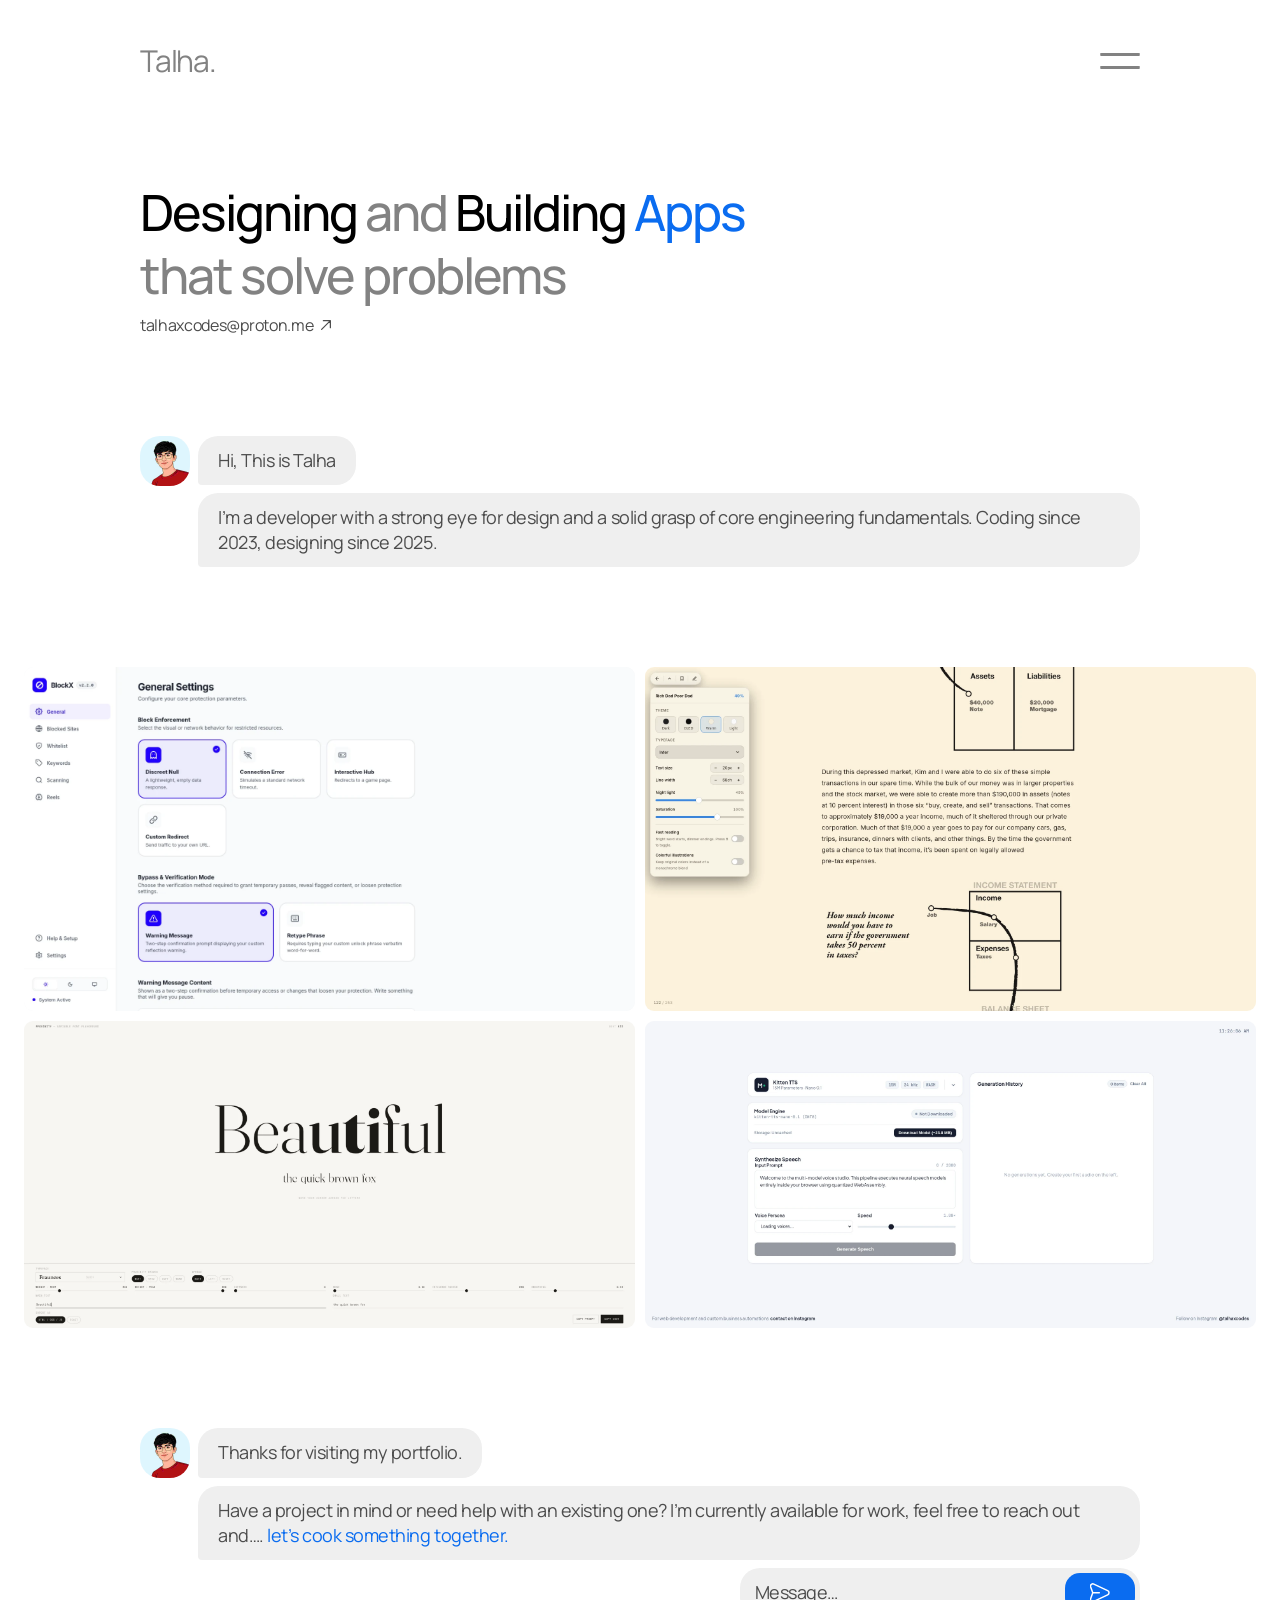
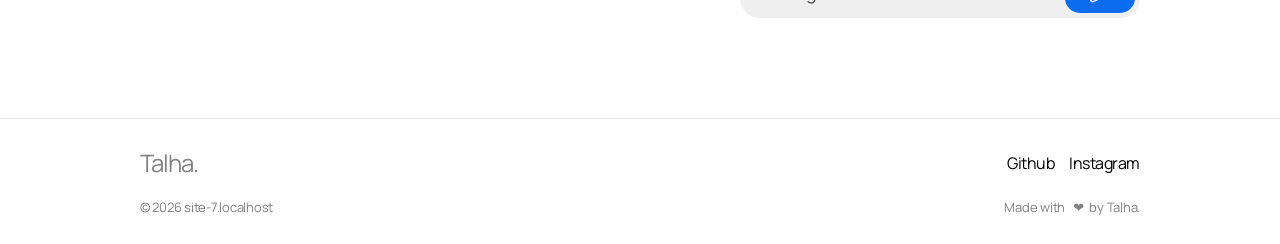
==== commit e0036dd8: "added remaing pages (not final)" ====
--- a/index.html
+++ b/index.html
@@ -16,12 +16,12 @@
 
     <header>
         <div class="wrap nav">
-            <a class="logo" href="#top">Talha.</a>
+            <a class="logo" href="/">Talha.</a>
             <div class="nav-right">
                 <nav class="menu" id="menu" aria-label="Main">
                     <a href="about.html">About</a>
-                    <a href="#work">Work</a>
-                    <a href="#contact">Contact</a>
+                    <a href="work.html" aria-current="page">Work</a>
+                    <a href="contact.html">Contact</a>
                 </nav>
                 <button class="burger" id="burger" aria-label="Menu" aria-expanded="false"
                     aria-controls="menu"><span></span><span></span></button>
--- a/css/main.css
+++ b/css/main.css
@@ -813,4 +813,302 @@
     *::after {
         transition: none !important;
     }
+}
+
+
+/* ==========================================================================
+   Contact Page Form
+   ========================================================================== */
+.contact-wrap {
+    margin-top: clamp(48px, 7vw, 84px);
+}
+
+.contact-form {
+    max-width: 760px;
+    display: flex;
+    flex-direction: column;
+    gap: 32px;
+}
+
+.field-group,
+.field {
+    display: flex;
+    flex-direction: column;
+}
+
+.field .small-label,
+.field-group .small-label {
+    margin-bottom: 12px;
+}
+
+.topic-pills {
+    display: flex;
+    flex-wrap: wrap;
+    gap: 10px;
+}
+
+.topic-pill {
+    cursor: pointer;
+    -webkit-tap-highlight-color: transparent;
+}
+
+.topic-pill input {
+    position: absolute;
+    opacity: 0;
+    pointer-events: none;
+}
+
+.topic-pill span {
+    display: inline-block;
+    padding: 10px 22px;
+    border: 1px solid #d4d4d4;
+    border-radius: 999px;
+    font-size: 16px;
+    color: var(--text);
+    line-height: 1.2;
+    transition: border-color .2s ease, background-color .2s ease, color .2s ease;
+}
+
+.topic-pill:hover span {
+    border-color: #000;
+    color: #000;
+}
+
+.topic-pill input:checked + span {
+    background: var(--blue);
+    border-color: var(--blue);
+    color: #fff;
+}
+
+.topic-pill input:focus-visible + span {
+    outline: 2px solid var(--blue);
+    outline-offset: 3px;
+}
+
+.field-row {
+    display: grid;
+    grid-template-columns: repeat(2, minmax(0, 1fr));
+    gap: 16px;
+}
+
+.contact-form input[type="text"],
+.contact-form input[type="email"],
+.contact-form textarea {
+    width: 100%;
+    border: 1px solid transparent;
+    background: var(--bubble);
+    color: #000;
+    border-radius: 20px;
+    padding: 16px 20px;
+    font: inherit;
+    font-size: 18px;
+    letter-spacing: -.02em;
+    resize: vertical;
+    transition: border-color .2s ease, background-color .2s ease;
+}
+
+.contact-form input::placeholder,
+.contact-form textarea::placeholder {
+    color: var(--gray);
+    opacity: 1;
+}
+
+.contact-form input:focus,
+.contact-form textarea:focus {
+    outline: none;
+    background: #fff;
+    border-color: var(--blue);
+}
+
+.form-foot {
+    display: flex;
+    align-items: center;
+    justify-content: space-between;
+    gap: 16px;
+    flex-wrap: wrap;
+    padding-top: 4px;
+}
+
+.form-note {
+    font-size: 15px;
+    color: var(--gray);
+}
+
+.send-wide {
+    height: 50px;
+    padding: 0 24px;
+    border: 0;
+    border-radius: 16px;
+    background: var(--blue);
+    color: #fff;
+    font: inherit;
+    font-size: 18px;
+    letter-spacing: -.02em;
+    display: inline-flex;
+    align-items: center;
+    gap: 12px;
+    cursor: pointer;
+    transition: background-color .3s ease;
+}
+
+.send-wide:hover {
+    background: var(--btn);
+}
+
+@media (max-width: 760px) {
+    .field-row {
+        grid-template-columns: 1fr;
+    }
+
+    .topic-pill span {
+        font-size: 14px;
+        padding: 8px 16px;
+    }
+
+    .contact-form input[type="text"],
+    .contact-form input[type="email"],
+    .contact-form textarea {
+        font-size: 16px;
+        padding: 14px 18px;
+        border-radius: 18px;
+    }
+
+    .send-wide {
+        width: 100%;
+        justify-content: center;
+        font-size: 16px;
+    }
+}
+
+
+
+/* ==========================================================================
+   Work Page: Case Studies & Archive
+   ========================================================================== */
+.work-list {
+    margin-top: clamp(48px, 7vw, 84px);
+    display: flex;
+    flex-direction: column;
+    gap: clamp(64px, 9vw, 110px);
+}
+
+.work-item {
+    display: flex;
+    flex-direction: column;
+    gap: 24px;
+}
+
+.work-thumb {
+    width: 100%;
+    border-radius: 12px;
+    overflow: hidden;
+    background: #f9fafb;
+    border: 1px solid #efefef;
+}
+
+.work-thumb img {
+    width: 100%;
+    height: auto;
+    display: block;
+}
+
+.work-info {
+    display: grid;
+    grid-template-columns: 280px minmax(0, 1fr);
+    gap: 24px;
+    align-items: start;
+}
+
+.work-head h2 {
+    margin: 0;
+    font-size: clamp(24px, 3vw, 30px);
+    font-weight: 500;
+    letter-spacing: -1px;
+    color: #000;
+}
+
+.work-head span {
+    display: block;
+    margin-top: 4px;
+    font-size: 16px;
+    color: var(--gray);
+}
+
+.work-desc {
+    display: flex;
+    flex-direction: column;
+    align-items: flex-start;
+    gap: 18px;
+}
+
+.work-desc p {
+    margin: 0;
+    font-size: 18px;
+    line-height: 1.55;
+    color: var(--text);
+}
+
+.work-link {
+    margin-top: 2px;
+    color: #000;
+}
+
+/* Archive Rows */
+.archive-list {
+    display: flex;
+    flex-direction: column;
+    border-top: 1px solid #efefef;
+}
+
+.archive-row {
+    display: flex;
+    justify-content: space-between;
+    align-items: baseline;
+    gap: 16px 24px;
+    padding: 22px 0;
+    border-bottom: 1px solid #efefef;
+    flex-wrap: wrap;
+}
+
+.archive-title {
+    display: flex;
+    flex-direction: column;
+    gap: 4px;
+}
+
+.archive-title strong {
+    font-size: 20px;
+    font-weight: 500;
+    color: #000;
+    letter-spacing: -.03em;
+}
+
+.archive-title span {
+    font-size: 16px;
+    color: var(--text);
+}
+
+.archive-meta {
+    font-size: 15px;
+    color: var(--gray);
+    white-space: nowrap;
+}
+
+@media (max-width: 760px) {
+    .work-info {
+        grid-template-columns: 1fr;
+        gap: 12px;
+    }
+
+    .work-desc p {
+        font-size: 16px;
+    }
+
+    .archive-title strong {
+        font-size: 18px;
+    }
+
+    .archive-title span {
+        font-size: 15px;
+    }
 }
